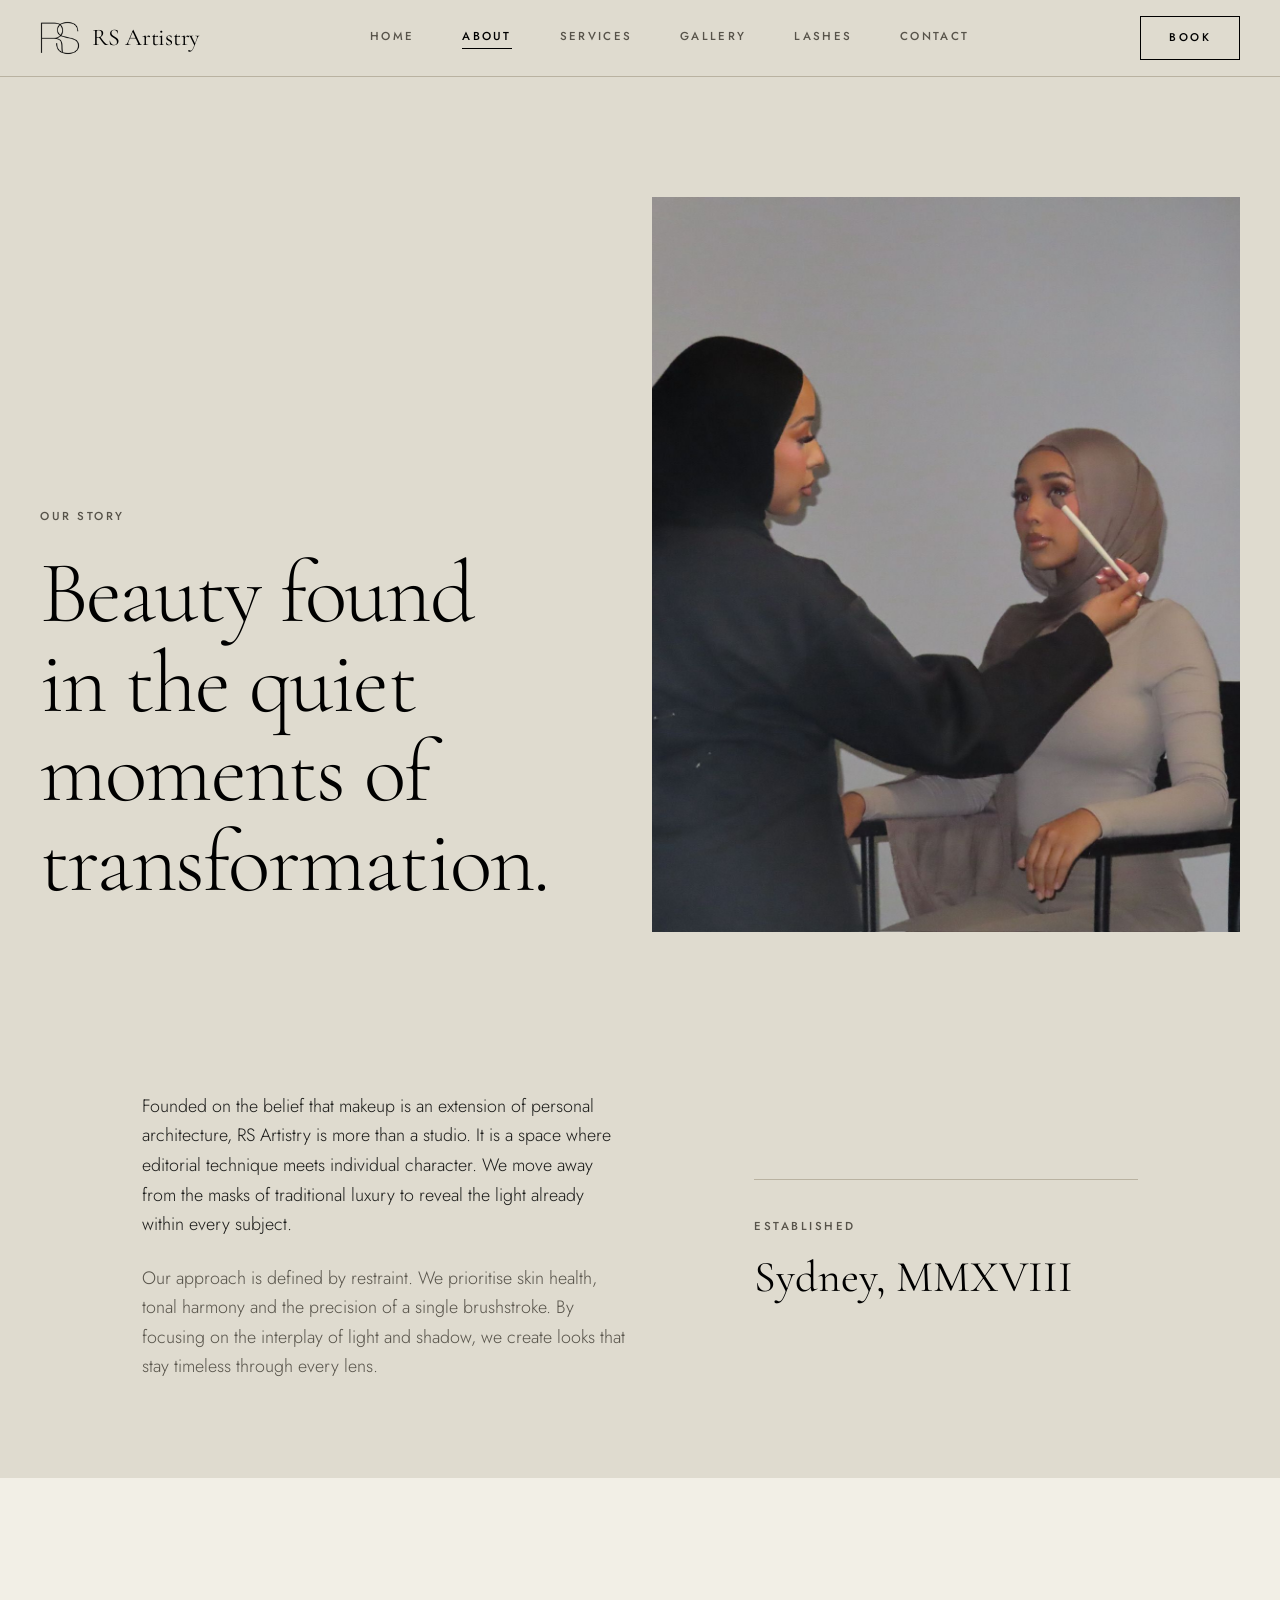
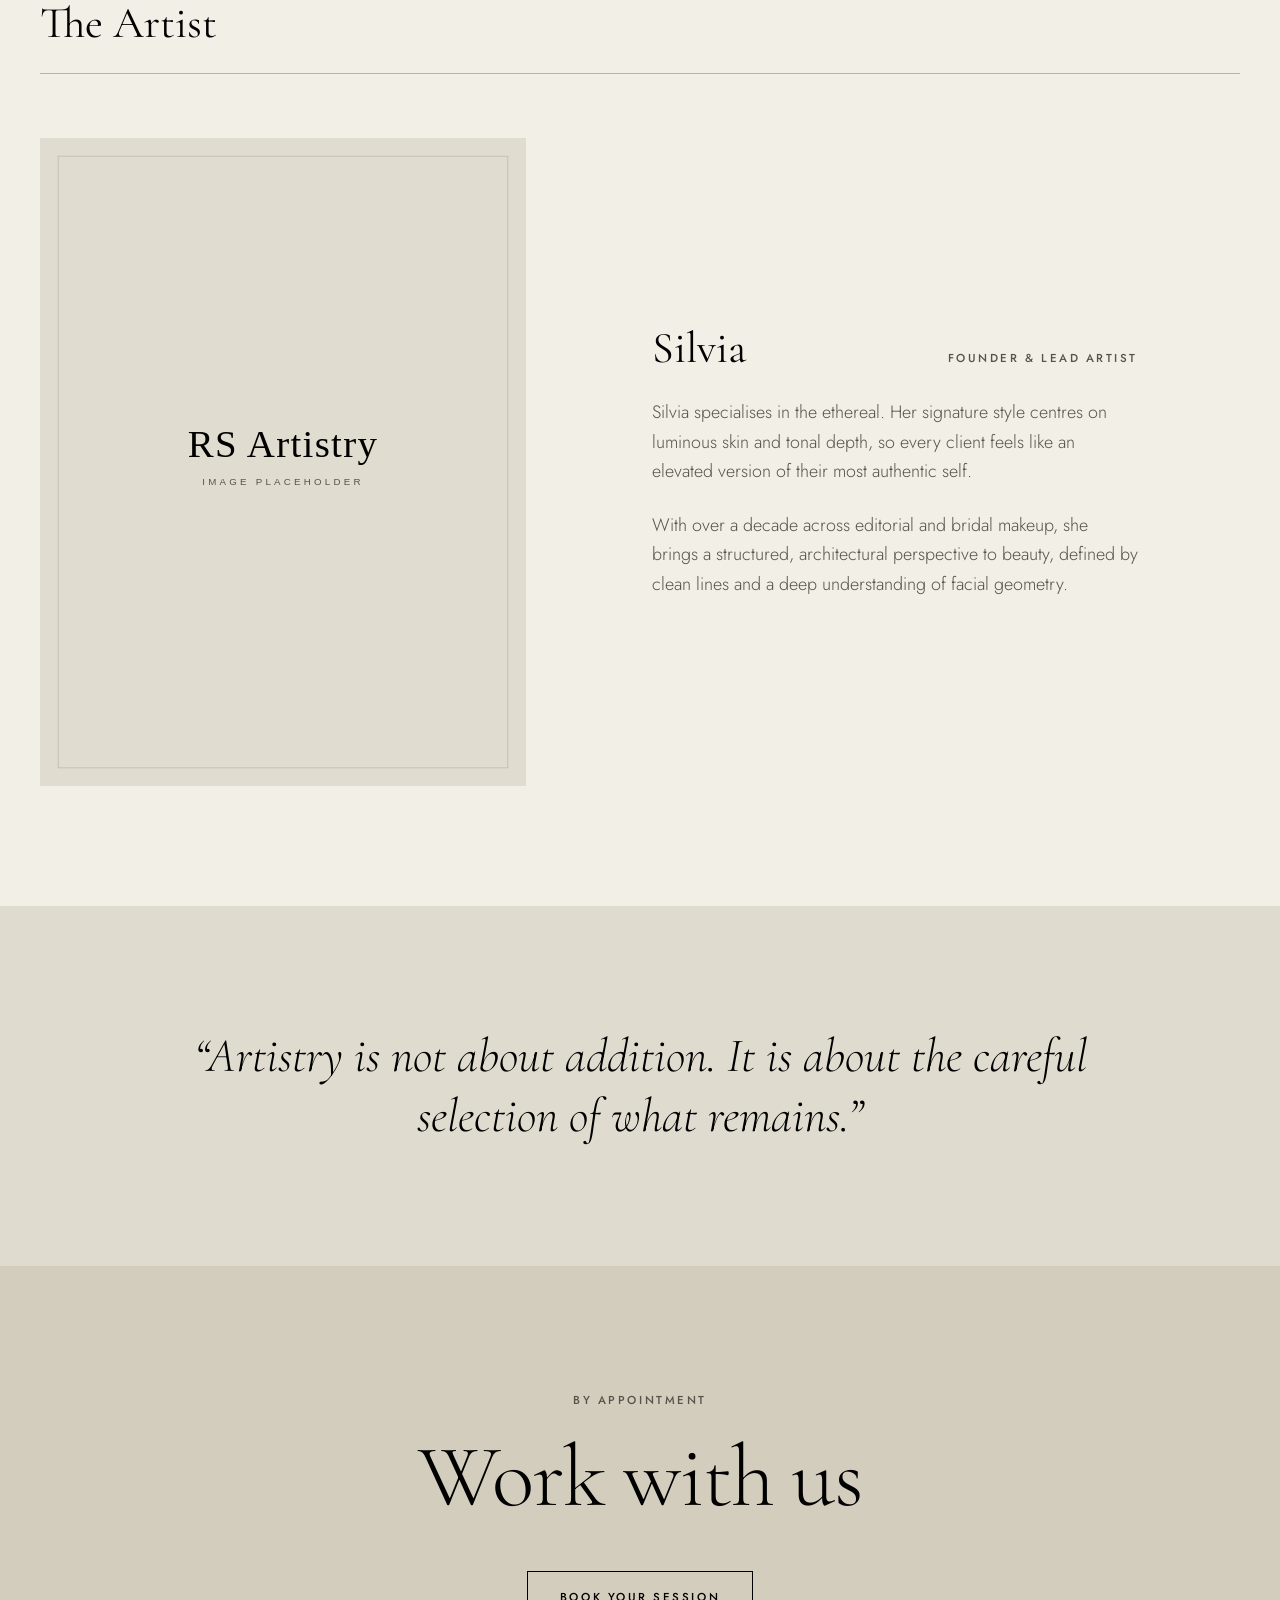
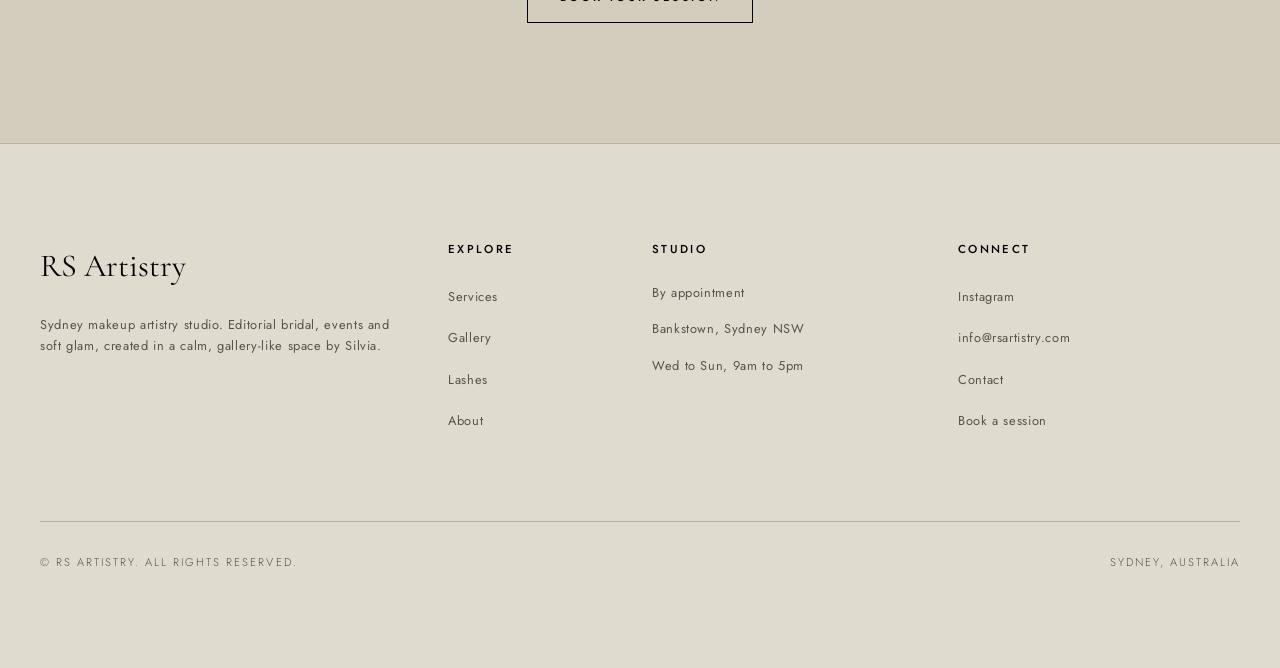
==== about.html @ 4718c88d "Initial commit: RS Artistry static site Sydney makeup artistry studio site (Home, About, Services, G" ====
<!DOCTYPE html>
<html lang="en">
<head>
<meta charset="utf-8">
<meta name="viewport" content="width=device-width, initial-scale=1.0">
<title>About | RS Artistry, Sydney Makeup Studio</title>
<meta name="description" content="Meet Silvia, the artist behind RS Artistry, a Sydney makeup studio built on warm minimalism, skin health and intentional, editorial artistry.">
<link rel="icon" type="image/png" href="favicon.png">
<link rel="apple-touch-icon" href="apple-touch-icon.png">
<link rel="preconnect" href="https://fonts.googleapis.com">
<link rel="preconnect" href="https://fonts.gstatic.com" crossorigin>
<link href="https://fonts.googleapis.com/css2?family=Cormorant+Garamond:ital,wght@0,300;0,400;0,500;1,300;1,400&family=Jost:wght@300;400;500&display=swap" rel="stylesheet">
<link rel="stylesheet" href="css/styles.css">
</head>
<body>

<!-- ============================ HEADER ============================ -->
<header class="site-header">
  <div class="site-header__inner">
    <a class="brand" href="index.html" aria-label="RS Artistry home"><img class="brand-mark" src="images/rs-logo.png" alt="" width="496" height="424"><span class="brand-word">RS Artistry</span></a>
    <nav class="nav" id="primary-nav" aria-label="Primary">
      <a class="nav-link" href="index.html">Home</a>
      <a class="nav-link is-active" href="about.html" aria-current="page">About</a>
      <a class="nav-link" href="services.html">Services</a>
      <a class="nav-link" href="gallery.html">Gallery</a>
      <a class="nav-link" href="lashes.html">Lashes</a>
      <a class="nav-link" href="contact.html">Contact</a>
    </nav>
    <div class="nav__actions">
      <a class="btn nav-book" href="book.html">Book</a>
      <button class="nav-toggle" aria-label="Toggle menu" aria-expanded="false" aria-controls="primary-nav">
        <span class="nav-toggle__bar"></span>
      </button>
    </div>
  </div>
</header>

<main>

  <!-- ===================== STORY INTRO ===================== -->
  <section class="page-hero">
    <div class="container grid12" style="align-items:end">
      <div class="col-5 reveal">
        <p class="eyebrow mb-3">Our story</p>
        <h1 class="display">Beauty found in the quiet moments of transformation.</h1>
      </div>
      <div class="col-6 start-7 reveal">
        <div class="frame ratio-4x5">
          <img src="images/team/silvia-studio.jpg" style="object-position:10% 40%" decoding="async" fetchpriority="high"
               alt="Silvia applying makeup to a client in the RS Artistry studio" width="2048" height="1536">
        </div>
      </div>
    </div>
  </section>

  <!-- ===================== LONG FORM INTRO ===================== -->
  <section class="section--tight">
    <div class="container grid12">
      <div class="col-5 start-2 reveal stack">
        <p class="lead">Founded on the belief that makeup is an extension of personal architecture, RS Artistry is more than a studio. It is a space where editorial technique meets individual character. We move away from the masks of traditional luxury to reveal the light already within every subject.</p>
        <p class="lead muted">Our approach is defined by restraint. We prioritise skin health, tonal harmony and the precision of a single brushstroke. By focusing on the interplay of light and shadow, we create looks that stay timeless through every lens.</p>
      </div>
      <div class="col-4 start-8 reveal" style="align-self:center">
        <hr class="hairline mb-4">
        <p class="eyebrow mb-2">Established</p>
        <p class="headline">Sydney, MMXVIII</p>
      </div>
    </div>
  </section>

  <!-- ===================== THE ARTIST ===================== -->
  <section class="section section--paper">
    <div class="container">
      <div class="reveal mb-6">
        <h2 class="headline" style="border-bottom:1px solid var(--hairline); padding-bottom:var(--space-3)">The Artist</h2>
      </div>
      <div class="grid12" style="align-items:center">
        <article class="col-5 reveal">
          <div class="frame ratio-3x4">
            <img src="images/placeholder-portrait-3x4.svg" data-img="team/silvia.jpg" loading="lazy" decoding="async"
                 alt="Portrait of Silvia, founder of RS Artistry">
          </div>
        </article>
        <div class="col-5 start-7 reveal stack">
          <div class="spread">
            <h3 class="headline">Silvia</h3>
            <span class="eyebrow">Founder &amp; Lead Artist</span>
          </div>
          <p class="lead muted">Silvia specialises in the ethereal. Her signature style centres on luminous skin and tonal depth, so every client feels like an elevated version of their most authentic self.</p>
          <p class="body-lg muted">With over a decade across editorial and bridal makeup, she brings a structured, architectural perspective to beauty, defined by clean lines and a deep understanding of facial geometry.</p>
        </div>
      </div>
    </div>
  </section>

  <!-- ===================== PHILOSOPHY QUOTE ===================== -->
  <section class="quote-band">
    <div class="container reveal">
      <blockquote>“Artistry is not about addition. It is about the careful selection of what remains.”</blockquote>
    </div>
  </section>

  <!-- ===================== CTA ===================== -->
  <section class="section section--sand text-center">
    <div class="container reveal">
      <p class="eyebrow mb-3">By appointment</p>
      <h2 class="display mb-5">Work with us</h2>
      <a class="btn" href="book.html">Book your session</a>
    </div>
  </section>

</main>

<!-- ============================ FOOTER ============================ -->
<footer class="site-footer">
  <div class="container grid12">
    <div class="col-4">
      <div class="footer-brand">RS Artistry</div>
      <p class="footer-meta maxw-xs">Sydney makeup artistry studio. Editorial bridal, events and soft glam, created in a calm, gallery-like space by Silvia.</p>
    </div>
    <div class="col-2 footer-col">
      <h4>Explore</h4>
      <ul>
        <li><a class="footer-link" href="services.html">Services</a></li>
        <li><a class="footer-link" href="gallery.html">Gallery</a></li>
        <li><a class="footer-link" href="lashes.html">Lashes</a></li>
        <li><a class="footer-link" href="about.html">About</a></li>
      </ul>
    </div>
    <div class="col-3 footer-col">
      <h4>Studio</h4>
      <ul>
        <li class="footer-meta">By appointment</li>
        <li class="footer-meta">Bankstown, Sydney NSW</li>
        <li class="footer-meta">Wed to Sun, 9am to 5pm</li>
      </ul>
    </div>
    <div class="col-3 footer-col">
      <h4>Connect</h4>
      <ul>
        <li><a class="footer-link" href="https://instagram.com/rsartistry" target="_blank" rel="noopener">Instagram</a></li>
        <li><a class="footer-link" href="mailto:info@rsartistry.com">info@rsartistry.com</a></li>
        <li><a class="footer-link" href="contact.html">Contact</a></li>
        <li><a class="footer-link" href="book.html">Book a session</a></li>
      </ul>
    </div>
    <div class="footer-bottom">
      <span>&copy; RS Artistry. All rights reserved.</span>
      <span>Sydney, Australia</span>
    </div>
  </div>
</footer>

<script src="js/main.js" defer></script>
</body>
</html>
---- css/styles.css ----
/* ==========================================================================
   RS Artistry - Editorial Studio
   Consolidated stylesheet
   --------------------------------------------------------------------------
   1.  Design tokens (:root)
   2.  Reset & base
   3.  Typography helpers
   4.  Layout (container, grid, sections)
   5.  Buttons & links
   6.  Header / navigation
   7.  Footer
   8.  Components (cards, products, forms, chips, hairlines)
   9.  Page modules (hero, gallery strip, masonry, lightbox, booking)
   10. Animations (reveal, hero zoom, marquee)
   11. Utilities
   12. Responsive refinements
   ========================================================================== */

/* ==========================================================================
   1. DESIGN TOKENS
   Strict greige + black brand palette. All hue comes from photography.
   ========================================================================== */
:root {
  /* Surfaces */
  --bg: #DFDBCF;            /* primary warm greige background */
  --bg-twin: #E0DCD0;       /* near twin, interchangeable */
  --paper: #F2EFE6;         /* lighter paper for alternating sections / cards */
  --sand: #D3CDBD;          /* deeper sand for alternating sections */

  /* Ink */
  --ink: #000000;           /* headings, logo, key lines - pure black */
  --body: #1A1A18;          /* body copy, softened very slightly */
  --muted: #57534A;         /* eyebrows, captions, secondary UI text */
  --hairline: #B9B2A1;      /* soft taupe rules and borders */

  /* On-dark (over photography / charcoal overlays) */
  --on-dark: #F5F2EA;
  --overlay: rgba(0, 0, 0, 0.28);

  /* Type families */
  --font-display: "Cormorant Garamond", Georgia, "Times New Roman", serif;
  --font-body: "Jost", "Helvetica Neue", Arial, sans-serif;

  /* Spacing scale (8px base) */
  --space-1: 8px;
  --space-2: 16px;
  --space-3: 24px;
  --space-4: 32px;
  --space-5: 48px;
  --space-6: 64px;
  --space-8: 96px;
  --section-gap: 120px;
  --margin-safe: 40px;
  --gutter: 24px;
  --maxw: 1440px;

  /* Motion */
  --ease-soft: cubic-bezier(0.22, 1, 0.36, 1);
}

/* ==========================================================================
   2. RESET & BASE
   ========================================================================== */
*,
*::before,
*::after { box-sizing: border-box; }

html {
  -webkit-text-size-adjust: 100%;
  scroll-behavior: smooth;
}

@media (prefers-reduced-motion: reduce) {
  html { scroll-behavior: auto; }
}

body {
  margin: 0;
  background-color: var(--bg);
  color: var(--body);
  font-family: var(--font-body);
  font-weight: 300;
  font-size: 16px;
  line-height: 1.6;
  -webkit-font-smoothing: antialiased;
  -moz-osx-font-smoothing: grayscale;
  overflow-x: hidden;
}

img {
  display: block;
  max-width: 100%;
  height: auto;
}

a { color: inherit; text-decoration: none; }

button {
  font-family: inherit;
  cursor: pointer;
  border: none;
  background: none;
  color: inherit;
}

h1, h2, h3, h4, h5, h6 {
  margin: 0;
  font-family: var(--font-display);
  font-weight: 300;
  color: var(--ink);
}

p { margin: 0; }

ul { margin: 0; padding: 0; list-style: none; }

:focus-visible {
  outline: 2px solid var(--ink);
  outline-offset: 3px;
}

/* ==========================================================================
   3. TYPOGRAPHY HELPERS
   ========================================================================== */
.display {
  font-family: var(--font-display);
  font-weight: 300;
  font-size: clamp(3rem, 7vw, 5.5rem);
  line-height: 1.02;
  letter-spacing: -0.02em;
  color: var(--ink);
}

.headline {
  font-family: var(--font-display);
  font-weight: 400;
  font-size: clamp(2rem, 4vw, 2.75rem);
  line-height: 1.15;
  color: var(--ink);
}

.subhead {
  font-family: var(--font-display);
  font-weight: 400;
  font-size: clamp(1.4rem, 2.2vw, 1.65rem);
  line-height: 1.2;
  color: var(--ink);
}

.eyebrow {
  display: inline-block;
  font-family: var(--font-body);
  font-weight: 500;
  font-size: 0.72rem;
  letter-spacing: 0.22em;
  text-transform: uppercase;
  color: var(--muted);
}

.lead {
  font-size: clamp(1.05rem, 1.4vw, 1.15rem);
  font-weight: 300;
  line-height: 1.65;
  color: var(--body);
}

.body-lg { font-size: 1.125rem; font-weight: 300; line-height: 1.65; }

.muted { color: var(--muted); }

.italic-quote {
  font-family: var(--font-display);
  font-style: italic;
  font-weight: 300;
  line-height: 1.3;
  color: var(--ink);
}

/* ==========================================================================
   4. LAYOUT
   ========================================================================== */
.container {
  width: 100%;
  max-width: var(--maxw);
  margin-inline: auto;
  padding-inline: var(--margin-safe);
}

.section { padding-block: var(--section-gap); }
.section--tight { padding-block: var(--space-8); }
.section--paper { background-color: var(--paper); }
.section--sand { background-color: var(--sand); }

/* Mobile first: single column. Becomes a 12 column grid at >= 768px. */
.grid12 {
  display: grid;
  grid-template-columns: 1fr;
  gap: var(--space-5);
}

/* Column placement helpers (desktop) */
@media (min-width: 768px) {
  .grid12 {
    grid-template-columns: repeat(12, 1fr);
    gap: var(--gutter);
  }
  .col-2 { grid-column: auto / span 2; }
  .col-3 { grid-column: auto / span 3; }
  .col-4 { grid-column: auto / span 4; }
  .col-5 { grid-column: auto / span 5; }
  .col-6 { grid-column: auto / span 6; }
  .col-7 { grid-column: auto / span 7; }
  .col-8 { grid-column: auto / span 8; }
  .col-10 { grid-column: auto / span 10; }
  .col-12 { grid-column: 1 / -1; }
  .start-2 { grid-column-start: 2; }
  .start-7 { grid-column-start: 7; }
  .start-8 { grid-column-start: 8; }
}

.stack > * + * { margin-top: var(--space-3); }
.stack-sm > * + * { margin-top: var(--space-2); }
.stack-lg > * + * { margin-top: var(--space-5); }

.hairline {
  height: 1px;
  width: 100%;
  background-color: var(--hairline);
  border: 0;
}

/* ==========================================================================
   5. BUTTONS & TEXT LINKS
   Sharp corners, understated. No fill on hover for outline variant.
   ========================================================================== */
.btn {
  display: inline-flex;
  align-items: center;
  justify-content: center;
  gap: var(--space-1);
  font-family: var(--font-body);
  font-weight: 500;
  font-size: 0.72rem;
  letter-spacing: 0.22em;
  text-transform: uppercase;
  padding: 16px 32px;
  border: 1px solid var(--ink);
  background: transparent;
  color: var(--ink);
  border-radius: 0;
  transition: opacity 0.35s ease, background-color 0.45s ease, color 0.45s ease, transform 0.2s ease;
}
.btn:hover { opacity: 0.7; }
.btn:active { transform: scale(0.97); }

.btn--solid {
  background-color: var(--ink);
  color: var(--on-dark);
}
.btn--solid:hover {
  opacity: 1;
  background-color: transparent;
  color: var(--ink);
}

.btn--on-dark {
  border-color: var(--on-dark);
  color: var(--on-dark);
}
.btn--on-dark:hover {
  opacity: 1;
  background-color: var(--on-dark);
  color: var(--ink);
}

.btn--block { width: 100%; }

.btn[disabled],
.btn.is-disabled {
  cursor: not-allowed;
  opacity: 0.45;
  border-style: dashed;
}
.btn[disabled]:hover,
.btn.is-disabled:hover { opacity: 0.45; }

/* Understated underline text link */
.link-line {
  display: inline-flex;
  align-items: center;
  gap: var(--space-1);
  font-family: var(--font-body);
  font-weight: 500;
  font-size: 0.72rem;
  letter-spacing: 0.22em;
  text-transform: uppercase;
  color: var(--ink);
  padding-bottom: 4px;
  border-bottom: 1px solid var(--hairline);
  transition: border-color 0.35s ease;
}
.link-line:hover { border-bottom-color: var(--ink); }
.link-line .arrow { transition: transform 0.35s ease; }
.link-line:hover .arrow { transform: translateX(4px); }

/* ==========================================================================
   6. HEADER / NAVIGATION
   ========================================================================== */
.site-header {
  position: sticky;
  top: 0;
  z-index: 60;
  width: 100%;
  background-color: var(--bg);
  border-bottom: 1px solid var(--hairline);
}

.site-header__inner {
  display: flex;
  align-items: center;
  justify-content: space-between;
  max-width: var(--maxw);
  margin-inline: auto;
  padding: var(--space-2) var(--margin-safe);
}

.brand {
  display: inline-flex;
  align-items: center;
  gap: 12px;
  color: var(--ink);
  line-height: 1;
}
.brand-mark {
  height: 34px;
  width: auto;
  display: block;
}
.brand-word {
  font-family: var(--font-display);
  font-weight: 400;
  font-size: 1.5rem;
  letter-spacing: -0.01em;
  color: var(--ink);
}
@media (max-width: 600px) {
  /* On phones, show the mark alone so Book + menu stay in view */
  .brand-mark { height: 32px; }
  .brand-word { display: none; }
}

.nav {
  display: flex;
  align-items: center;
  gap: var(--space-5);
}

.nav-link {
  font-family: var(--font-body);
  font-weight: 500;
  font-size: 0.72rem;
  letter-spacing: 0.2em;
  text-transform: uppercase;
  color: var(--muted);
  padding-bottom: 2px;
  border-bottom: 1px solid transparent;
  transition: color 0.3s ease, border-color 0.3s ease;
}
.nav-link:hover { color: var(--ink); }
.nav-link.is-active {
  color: var(--ink);
  border-bottom-color: var(--ink);
}

.nav__actions {
  display: flex;
  align-items: center;
  gap: var(--space-3);
}

.nav-book {
  padding: 12px 28px;
  font-size: 0.7rem;
}

/* Mobile menu toggle */
.nav-toggle {
  display: none;
  width: 40px;
  height: 40px;
  align-items: center;
  justify-content: center;
}
.nav-toggle__bar {
  position: relative;
  display: block;
  width: 22px;
  height: 1px;
  background-color: var(--ink);
}
.nav-toggle__bar::before,
.nav-toggle__bar::after {
  content: "";
  position: absolute;
  left: 0;
  width: 22px;
  height: 1px;
  background-color: var(--ink);
  transition: transform 0.3s ease;
}
.nav-toggle__bar::before { top: -7px; }
.nav-toggle__bar::after { top: 7px; }

@media (max-width: 900px) {
  .nav { display: none; }
  .nav-toggle { display: inline-flex; }

  .nav.is-open {
    display: flex;
    flex-direction: column;
    align-items: flex-start;
    gap: var(--space-4);
    position: absolute;
    top: 100%;
    left: 0;
    right: 0;
    background-color: var(--bg);
    border-bottom: 1px solid var(--hairline);
    padding: var(--space-5) var(--margin-safe);
  }
  .nav.is-open .nav-link { font-size: 0.85rem; }
}

/* ==========================================================================
   7. FOOTER
   ========================================================================== */
.site-footer {
  border-top: 1px solid var(--hairline);
  background-color: var(--bg);
  padding-block: var(--space-8);
}

.footer-brand {
  font-family: var(--font-display);
  font-weight: 400;
  font-size: 2rem;
  color: var(--ink);
  margin-bottom: var(--space-3);
}

.footer-col h4 {
  font-family: var(--font-body);
  font-weight: 500;
  font-size: 0.72rem;
  letter-spacing: 0.2em;
  text-transform: uppercase;
  color: var(--ink);
  margin-bottom: var(--space-3);
}

.footer-col li + li { margin-top: var(--space-2); }

.footer-link,
.footer-meta {
  font-family: var(--font-body);
  font-weight: 400;
  font-size: 0.8rem;
  letter-spacing: 0.05em;
  color: var(--muted);
  transition: color 0.3s ease;
}
a.footer-link:hover { color: var(--ink); }

.footer-bottom {
  grid-column: 1 / -1;
  margin-top: var(--space-6);
  padding-top: var(--space-4);
  border-top: 1px solid var(--hairline);
  display: flex;
  flex-wrap: wrap;
  gap: var(--space-2);
  justify-content: space-between;
}
.footer-bottom span {
  font-family: var(--font-body);
  font-size: 0.7rem;
  letter-spacing: 0.18em;
  text-transform: uppercase;
  color: var(--muted);
}

/* ==========================================================================
   8. COMPONENTS
   ========================================================================== */

/* --- Image frame (intrinsic ratio + cover) --- */
.frame {
  position: relative;
  overflow: hidden;
  background-color: var(--sand);
}
.frame img {
  width: 100%;
  height: 100%;
  object-fit: cover;
}
.ratio-4x5 { aspect-ratio: 4 / 5; }
.ratio-3x4 { aspect-ratio: 3 / 4; }
.ratio-3x2 { aspect-ratio: 3 / 2; }
.ratio-1x1 { aspect-ratio: 1 / 1; }
.ratio-21x9 { aspect-ratio: 21 / 9; }

/* --- Service / feature card --- */
.feature-card { display: block; }
.feature-card .frame img {
  transition: transform 0.9s var(--ease-soft);
}
.feature-card:hover .frame img { transform: scale(1.05); }
.feature-card h3 { margin: var(--space-3) 0 var(--space-1); }
.feature-card p { color: var(--muted); margin-bottom: var(--space-2); }

/* Staggered offset for editorial rhythm (desktop) */
@media (min-width: 768px) {
  .offset-down { margin-top: var(--space-8); }
}

/* --- Product card (Shopify-ready shell) --- */
.product-grid {
  display: grid;
  grid-template-columns: repeat(auto-fill, minmax(280px, 1fr));
  gap: var(--space-5) var(--gutter);
}

.product-card {
  display: flex;
  flex-direction: column;
  background-color: var(--paper);
  border: 1px solid var(--hairline);
}
.product-card__media {
  position: relative;
  aspect-ratio: 1 / 1;
  overflow: hidden;
  background-color: var(--paper);
}
.product-card__media img {
  position: absolute;
  inset: 0;
  width: 100%;
  height: 100%;
  object-fit: cover;
  transition: opacity 0.6s var(--ease-soft);
}
/* Hover swap: product image cross-fades to the look (model) image */
.product-card__media-hover { opacity: 0; }
.product-card:hover .product-card__media-hover { opacity: 1; }
.product-card:hover .product-card__media-primary { opacity: 0; }

.product-card__badge {
  position: absolute;
  z-index: 2;
  top: var(--space-2);
  left: var(--space-2);
  font-family: var(--font-body);
  font-weight: 500;
  font-size: 0.62rem;
  letter-spacing: 0.18em;
  text-transform: uppercase;
  color: var(--ink);
  background-color: var(--bg);
  padding: 6px 12px;
  border: 1px solid var(--hairline);
}

.product-card__body {
  display: flex;
  flex-direction: column;
  flex: 1;
  padding: var(--space-4);
}
.product-card__name {
  font-family: var(--font-display);
  font-weight: 400;
  font-size: 1.4rem;
  color: var(--ink);
  margin-bottom: var(--space-1);
}
.product-card__desc {
  font-size: 0.9rem;
  color: var(--muted);
  margin-bottom: var(--space-3);
  flex: 1;
}
.product-card__row {
  display: flex;
  align-items: center;
  justify-content: space-between;
  gap: var(--space-2);
  margin-bottom: var(--space-3);
}
.product-card__price {
  font-family: var(--font-display);
  font-size: 1.5rem;
  color: var(--ink);
}
.product-card__note {
  font-family: var(--font-body);
  font-size: 0.66rem;
  letter-spacing: 0.16em;
  text-transform: uppercase;
  color: var(--muted);
}

/* --- Forms --- */
.field { position: relative; }
.field label {
  display: block;
  font-family: var(--font-body);
  font-weight: 500;
  font-size: 0.72rem;
  letter-spacing: 0.16em;
  text-transform: uppercase;
  color: var(--muted);
  margin-bottom: var(--space-1);
  transition: color 0.3s ease;
}
.field input,
.field select,
.field textarea {
  width: 100%;
  background: transparent;
  border: 0;
  border-bottom: 1px solid var(--hairline);
  padding: 10px 0;
  font-family: var(--font-body);
  font-size: 1rem;
  font-weight: 300;
  color: var(--ink);
  border-radius: 0;
}
.field textarea { resize: vertical; }
.field input::placeholder,
.field textarea::placeholder { color: var(--muted); opacity: 0.6; }
.field input:focus,
.field select:focus,
.field textarea:focus {
  outline: none;
  border-bottom-color: var(--ink);
}
.field.is-focused label { color: var(--ink); }
.field select { appearance: none; background-image: none; }

/* --- Filter chips --- */
.filters {
  display: flex;
  flex-wrap: wrap;
  align-items: center;
  justify-content: center;
  gap: var(--space-2);
}
.chip {
  font-family: var(--font-body);
  font-weight: 500;
  font-size: 0.72rem;
  letter-spacing: 0.2em;
  text-transform: uppercase;
  color: var(--muted);
  padding: 8px 14px;
  border-bottom: 1px solid transparent;
  transition: color 0.3s ease, border-color 0.3s ease;
}
.chip:hover { color: var(--ink); }
.chip.is-active {
  color: var(--ink);
  border-bottom-color: var(--ink);
}
.chip-sep { color: var(--hairline); }

/* ==========================================================================
   9. PAGE MODULES
   ========================================================================== */

/* --- Hero (full bleed with image + overlay) --- */
.hero {
  position: relative;
  min-height: min(92vh, 880px);
  display: flex;
  align-items: center;
  justify-content: center;
  overflow: hidden;
  text-align: center;
}
.hero__media { position: absolute; inset: 0; z-index: 0; }
.hero__media img {
  width: 100%;
  height: 100%;
  object-fit: cover;
  animation: heroZoom 24s var(--ease-soft) infinite alternate;
}
.hero__media::after {
  content: "";
  position: absolute;
  inset: 0;
  background-color: var(--overlay);
}
.hero__inner {
  position: relative;
  z-index: 1;
  color: var(--on-dark);
  width: 100%;
  max-width: 760px;
  margin-inline: auto;
  padding-inline: var(--margin-safe);
}
.hero__title {
  font-family: var(--font-display);
  font-weight: 300;
  font-size: clamp(3.25rem, 11vw, 8rem);
  line-height: 0.95;
  letter-spacing: -0.02em;
  color: var(--on-dark);
  margin-bottom: var(--space-3);
}
.hero__eyebrow { color: var(--on-dark); opacity: 0.85; }
.hero__tagline {
  font-family: var(--font-body);
  font-weight: 300;
  font-size: 0.85rem;
  letter-spacing: 0.28em;
  text-transform: uppercase;
  opacity: 0.85;
  margin-bottom: var(--space-5);
}

/* --- Page hero (text only, on greige) --- */
.page-hero { padding-block: var(--section-gap) var(--space-6); }
.page-hero .display { margin-bottom: var(--space-3); }

/* --- Gallery teaser strip (auto-scroll marquee) --- */
.strip { overflow: hidden; }
.strip__track {
  display: flex;
  width: max-content;
  animation: marquee 40s linear infinite;
  will-change: transform;            /* keep on its own GPU layer for smooth scroll */
  transform: translateZ(0);
}
/* Pause on hover only where a real pointer exists, so touch taps don't freeze it */
@media (hover: hover) {
  .strip:hover .strip__track { animation-play-state: paused; }
}
.strip__track:focus-within { animation-play-state: paused; }
.strip__item {
  height: 380px;
  width: auto;
  flex: 0 0 auto;
  margin-right: var(--space-2);      /* trailing space on every item = seamless loop */
}
.strip__item img {
  height: 100%;
  width: auto;
  object-fit: cover;
}
/* Smaller screens have a shorter track, so speed the loop up a lot */
@media (max-width: 768px) {
  .strip__track { animation-duration: 12s; }
}
@media (max-width: 600px) {
  .strip__item { height: 260px; }
}

/* --- Gallery editorial masthead --- */
.gallery-masthead__meta {
  display: flex;
  justify-content: space-between;
  align-items: baseline;
  gap: var(--space-3);
  margin-bottom: var(--space-3);
}
.gallery-masthead .hairline { margin: 0; }
.gallery-masthead__main {
  display: flex;
  flex-wrap: wrap;
  align-items: flex-end;
  justify-content: space-between;
  gap: var(--space-2) var(--space-5);
  margin-block: var(--space-5) var(--space-4);
}
.gallery-masthead__main .display { margin: 0; }
.gallery-masthead__count {
  font-family: var(--font-body);
  font-weight: 500;
  font-size: 0.72rem;
  letter-spacing: 0.2em;
  text-transform: uppercase;
  color: var(--muted);
  white-space: nowrap;
  padding-bottom: 0.6rem;
}

/* --- Gallery closing pull quote --- */
.gallery-quote {
  margin: 0;
  max-width: 46rem;
  margin-inline: auto;
  text-align: center;
  padding-block: var(--space-8);
  border-top: 1px solid var(--hairline);
  border-bottom: 1px solid var(--hairline);
}
.gallery-quote blockquote {
  margin: 0;
  font-family: var(--font-display);
  font-style: italic;
  font-weight: 300;
  font-size: clamp(1.6rem, 3.6vw, 2.5rem);
  line-height: 1.3;
  color: var(--ink);
}
.gallery-quote figcaption {
  margin-top: var(--space-4);
  font-family: var(--font-body);
  font-weight: 500;
  font-size: 0.7rem;
  letter-spacing: 0.22em;
  text-transform: uppercase;
  color: var(--muted);
}

/* --- Gallery grid (uniform tiles) --- */
.masonry {
  display: grid;
  grid-template-columns: 1fr;
  gap: var(--gutter);
}
@media (min-width: 600px) { .masonry { grid-template-columns: repeat(2, 1fr); } }
@media (min-width: 1024px) { .masonry { grid-template-columns: repeat(3, 1fr); } }

.masonry__item { margin: 0; }
.masonry__item[hidden] { display: none; }

.gallery-card {
  position: relative;
  overflow: hidden;
  background-color: var(--sand);
  cursor: zoom-in;
  aspect-ratio: 4 / 5;
  transition: transform 0.6s var(--ease-soft);
}
.gallery-card img {
  width: 100%;
  height: 100%;
  display: block;
  object-fit: cover;
  object-position: center 30%;
  filter: grayscale(0.08);
  transition: filter 0.7s ease;
}
@media (min-width: 1024px) {
  .gallery-card:hover { transform: translateY(-8px); }
  .gallery-card:hover img { filter: grayscale(0); }
}
.gallery-card__caption {
  position: absolute;
  inset-inline: 0;
  bottom: 0;
  padding: var(--space-3);
  background: linear-gradient(to top, rgba(0, 0, 0, 0.55), transparent);
  transform: translateY(101%);
  transition: transform 0.45s var(--ease-soft);
}
@media (min-width: 1024px) {
  .gallery-card:hover .gallery-card__caption { transform: translateY(0); }
}
.gallery-card__cat {
  font-family: var(--font-body);
  font-weight: 500;
  font-size: 0.66rem;
  letter-spacing: 0.2em;
  text-transform: uppercase;
  color: #fff;
}
.gallery-card__title {
  font-family: var(--font-display);
  font-style: italic;
  font-size: 1.05rem;
  color: rgba(255, 255, 255, 0.85);
  margin-top: 2px;
}

/* ==========================================================================
   GALLERY MONOGRAPH (editorial portfolio layout)
   ========================================================================== */

/* Margin marker (rotated, desktop only) */
.margin-marker {
  position: fixed;
  left: 16px;
  top: 50%;
  transform: rotate(-90deg);
  transform-origin: left center;
  z-index: 40;
  font-family: var(--font-body);
  font-weight: 500;
  font-size: 0.6rem;
  letter-spacing: 0.5em;
  text-transform: uppercase;
  color: var(--hairline);
  pointer-events: none;
}
@media (max-width: 1100px) { .margin-marker { display: none; } }

/* Full-bleed hero */
.mono-hero {
  position: relative;
  height: min(92vh, 860px);
  width: 100%;
  overflow: hidden;
  display: flex;
  align-items: center;
  justify-content: center;
  text-align: center;
}
.mono-hero__media { position: absolute; inset: 0; z-index: 0; }
.mono-hero__media img { width: 100%; height: 100%; object-fit: cover; }
.mono-hero__media::after {
  content: "";
  position: absolute;
  inset: 0;
  background-color: rgba(0, 0, 0, 0.18);
}
.mono-hero__inner {
  position: relative;
  z-index: 1;
  color: var(--on-dark);
  padding-inline: var(--margin-safe);
}
.mono-hero__eyebrow {
  display: block;
  font-family: var(--font-body);
  font-weight: 500;
  font-size: 0.72rem;
  letter-spacing: 0.4em;
  text-transform: uppercase;
  margin-bottom: var(--space-3);
  opacity: 0.9;
}
.mono-hero__title {
  font-family: var(--font-display);
  font-style: italic;
  font-weight: 300;
  font-size: clamp(3.25rem, 9vw, 5.5rem);
  line-height: 1;
  color: var(--on-dark);
  margin-bottom: var(--space-4);
}
.mono-hero__rule {
  display: inline-block;
  padding-top: var(--space-3);
  border-top: 1px solid rgba(245, 242, 234, 0.5);
  font-family: var(--font-body);
  font-weight: 500;
  font-size: 0.7rem;
  letter-spacing: 0.22em;
  text-transform: uppercase;
}

/* Series sections */
.series { padding-block: var(--section-gap); }
.series__intro { margin-bottom: var(--space-8); max-width: 42rem; }
.series__intro--spread {
  max-width: none;
  display: flex;
  flex-wrap: wrap;
  align-items: flex-end;
  justify-content: space-between;
  gap: var(--space-4);
}
.series__intro--spread > .series__lead-wrap { max-width: 36rem; }
.series__num {
  display: block;
  font-family: var(--font-body);
  font-weight: 500;
  font-size: 0.72rem;
  letter-spacing: 0.22em;
  text-transform: uppercase;
  color: var(--muted);
  margin-bottom: var(--space-2);
}
.series__title { margin-bottom: var(--space-3); }
.series__lead { color: var(--muted); max-width: 38rem; }
.series__count {
  font-family: var(--font-body);
  font-weight: 500;
  font-size: 0.72rem;
  letter-spacing: 0.22em;
  text-transform: uppercase;
  color: var(--muted);
  white-space: nowrap;
  padding-bottom: 0.4rem;
}

/* Plate (image + caption + hover lift) */
.plate {
  display: block;
  cursor: zoom-in;
  background: none;
  border: 0;
  padding: 0;
  width: 100%;
  text-align: left;
}
.plate__frame {
  overflow: hidden;
  background-color: var(--sand);
}
.plate__frame img {
  display: block;
  width: 100%;
  height: 100%;
  object-fit: cover;
  transition: transform 0.6s var(--ease-soft);
}
.plate--4x5 .plate__frame { aspect-ratio: 4 / 5; }
.plate--3x4 .plate__frame { aspect-ratio: 3 / 4; }
.plate--1x1 .plate__frame { aspect-ratio: 1 / 1; }
.plate--16x9 .plate__frame { aspect-ratio: 16 / 9; }
@media (min-width: 1024px) {
  .plate:hover .plate__frame img { transform: translateY(-8px) scale(1.02); }
}
.plate__caption {
  display: flex;
  justify-content: space-between;
  align-items: baseline;
  gap: var(--space-2);
  margin-top: var(--space-2);
}
.plate__label {
  font-family: var(--font-body);
  font-weight: 500;
  font-size: 0.66rem;
  letter-spacing: 0.18em;
  text-transform: uppercase;
  color: var(--ink);
}
.plate__title {
  font-family: var(--font-display);
  font-style: italic;
  font-size: 1rem;
  color: var(--muted);
}
/* Caption that reveals on hover (desktop) */
@media (min-width: 1024px) {
  .plate__caption--reveal { opacity: 0; transition: opacity 0.4s ease; }
  .plate:hover .plate__caption--reveal { opacity: 1; }
}

/* Feature spread: large image + side note */
.spread-feature {
  display: flex;
  flex-direction: column;
  align-items: flex-end;
  gap: var(--gutter);
}
@media (min-width: 768px) {
  .spread-feature { flex-direction: row; }
  .spread-feature__main { width: 66%; }
  .spread-feature__aside { width: 34%; padding-bottom: var(--space-6); }
}
.spread-note {
  border-top: 1px solid var(--hairline);
  padding-top: var(--space-3);
}
.spread-note__label {
  display: block;
  font-family: var(--font-body);
  font-weight: 500;
  font-size: 0.72rem;
  letter-spacing: 0.22em;
  text-transform: uppercase;
  color: var(--ink);
  margin-bottom: var(--space-2);
}
.spread-note p { color: var(--muted); font-size: 0.95rem; }

/* Offset pair */
.spread-pair {
  display: grid;
  grid-template-columns: 1fr;
  gap: var(--space-6) var(--gutter);
}
@media (min-width: 768px) {
  .spread-pair { grid-template-columns: repeat(12, 1fr); }
  .spread-pair__a { grid-column: 2 / span 5; }
  .spread-pair__b { grid-column: 8 / span 4; margin-top: var(--space-8); }
}

/* Tonal composite: tall left + two stacked squares */
.composite {
  display: grid;
  grid-template-columns: 1fr;
  gap: var(--gutter);
}
@media (min-width: 768px) {
  .composite { grid-template-columns: 7fr 5fr; align-items: stretch; }
}
.composite__main .plate__frame { aspect-ratio: 4 / 5; }
@media (min-width: 768px) {
  .composite__main { display: flex; }
  .composite__main .plate { display: flex; }
  .composite__main .plate__frame { aspect-ratio: auto; height: 100%; width: 100%; }
}
.composite__side { display: flex; flex-direction: column; gap: var(--gutter); }

/* Full-bleed breakout */
.breakout {
  position: relative;
  width: 100vw;
  left: 50%;
  margin-left: -50vw;
  margin-block: var(--section-gap);
  overflow: hidden;
}
.breakout img {
  display: block;
  width: 100%;
  height: clamp(360px, 60vh, 716px);
  object-fit: cover;
}
.breakout__note {
  position: absolute;
  bottom: var(--space-5);
  right: var(--margin-safe);
  max-width: 22rem;
  background-color: rgba(223, 219, 207, 0.82);
  backdrop-filter: blur(6px);
  padding: var(--space-4);
}
.breakout__note span {
  display: block;
  font-family: var(--font-body);
  font-weight: 500;
  font-size: 0.72rem;
  letter-spacing: 0.22em;
  text-transform: uppercase;
  color: var(--ink);
  margin-bottom: var(--space-2);
}
.breakout__note p { font-family: var(--font-display); font-style: italic; color: var(--ink); }
@media (max-width: 767px) { .breakout__note { display: none; } }

/* Soft glam asymmetric */
.spread-glam {
  display: flex;
  flex-wrap: wrap;
  gap: var(--gutter);
}
.spread-glam__a { width: 100%; }
.spread-glam__b { width: 100%; }
.spread-glam__c { width: 100%; margin-top: var(--space-5); }
@media (min-width: 768px) {
  .spread-glam__a { width: calc(40% - 12px); }
  .spread-glam__b { width: calc(60% - 12px); }
  .spread-glam__c { width: 50%; margin-inline: auto; margin-top: var(--space-5); }
}

/* Interlude pull-quote (paper section) */
.interlude {
  padding-block: var(--section-gap);
  background-color: var(--paper);
}
.interlude__inner {
  max-width: 56rem;
  margin-inline: auto;
  padding-inline: var(--margin-safe);
  text-align: center;
}
.interlude blockquote {
  margin: 0;
  padding-block: var(--space-6);
  border-top: 1px solid var(--hairline);
  border-bottom: 1px solid var(--hairline);
  font-family: var(--font-display);
  font-style: italic;
  font-weight: 300;
  font-size: clamp(1.6rem, 3.6vw, 2.5rem);
  line-height: 1.3;
  color: var(--ink);
}

/* Closing CTA */
.mono-cta {
  padding-block: var(--section-gap);
  border-top: 1px solid var(--hairline);
  text-align: center;
}

/* --- Lightbox --- */
.lightbox {
  position: fixed;
  inset: 0;
  z-index: 100;
  display: none;
  align-items: center;
  justify-content: center;
  flex-direction: column;
  padding: var(--space-5);
  background-color: rgba(8, 8, 6, 0.95);
  opacity: 0;
  transition: opacity 0.4s ease;
}
.lightbox.is-open { display: flex; opacity: 1; }
.lightbox__img {
  max-width: 92vw;
  max-height: 78vh;
  object-fit: contain;
}
.lightbox__caption {
  margin-top: var(--space-4);
  text-align: center;
  color: var(--on-dark);
}
.lightbox__caption-title {
  font-family: var(--font-display);
  font-style: italic;
  font-size: 1.4rem;
  margin-bottom: var(--space-1);
}
.lightbox__caption-cat {
  font-family: var(--font-body);
  font-size: 0.72rem;
  letter-spacing: 0.2em;
  text-transform: uppercase;
  opacity: 0.6;
}
.lightbox__btn {
  position: absolute;
  color: var(--on-dark);
  width: 56px;
  height: 56px;
  display: flex;
  align-items: center;
  justify-content: center;
  font-size: 1.5rem;
  line-height: 1;
  transition: opacity 0.3s ease;
}
.lightbox__btn:hover { opacity: 0.55; }
.lightbox__close { top: var(--space-4); right: var(--space-4); font-size: 2rem; }
.lightbox__prev { left: var(--space-2); top: 50%; transform: translateY(-50%); }
.lightbox__next { right: var(--space-2); top: 50%; transform: translateY(-50%); }
@media (min-width: 768px) {
  .lightbox__prev { left: var(--space-5); }
  .lightbox__next { right: var(--space-5); }
}

/* --- Booking embed placeholder --- */
.booking-embed {
  max-width: 920px;
  margin-inline: auto;
  border: 1px dashed var(--hairline);
  background-color: var(--paper);
  min-height: 540px;
  display: flex;
  flex-direction: column;
  align-items: center;
  justify-content: center;
  text-align: center;
  padding: var(--space-6) var(--space-4);
}
/* When the real Acuity iframe is dropped in, it sits flush and the
   placeholder copy is removed. The container needs no restyling. */
.booking-embed iframe { width: 100%; border: 0; display: block; }
.booking-embed__mark {
  font-family: var(--font-body);
  font-weight: 500;
  font-size: 0.7rem;
  letter-spacing: 0.2em;
  text-transform: uppercase;
  color: var(--muted);
  margin-bottom: var(--space-3);
}

/* --- Quote band --- */
.quote-band {
  text-align: center;
  padding-block: var(--section-gap);
}
.quote-band blockquote {
  margin: 0 auto;
  max-width: 60rem;
  font-family: var(--font-display);
  font-style: italic;
  font-weight: 300;
  font-size: clamp(1.75rem, 4vw, 3rem);
  line-height: 1.25;
  color: var(--ink);
}

/* --- Testimonials --- */
.testimonial {
  text-align: center;
  max-width: 60rem;
  margin-inline: auto;
}
.testimonial__quote {
  font-family: var(--font-display);
  font-style: italic;
  font-weight: 300;
  font-size: clamp(1.5rem, 3vw, 2.25rem);
  line-height: 1.35;
  color: var(--ink);
  margin-bottom: var(--space-4);
  transition: opacity 0.6s ease, transform 0.6s ease;
}
.testimonial__cite {
  font-family: var(--font-body);
  font-weight: 500;
  font-size: 0.72rem;
  letter-spacing: 0.2em;
  text-transform: uppercase;
  color: var(--muted);
  font-style: normal;
}

/* --- CTA band over image --- */
.cta-band {
  position: relative;
  min-height: 520px;
  display: flex;
  align-items: center;
  justify-content: center;
  text-align: center;
  overflow: hidden;
}
.cta-band__media { position: absolute; inset: 0; z-index: 0; }
.cta-band__media img { width: 100%; height: 100%; object-fit: cover; }
.cta-band__media::after {
  content: "";
  position: absolute;
  inset: 0;
  background-color: rgba(0, 0, 0, 0.4);
}
.cta-band__inner {
  position: relative;
  z-index: 1;
  color: var(--on-dark);
  padding-inline: var(--margin-safe);
}
.cta-band__title {
  font-family: var(--font-display);
  font-weight: 300;
  color: var(--on-dark);
  font-size: clamp(2rem, 5vw, 3rem);
  margin-bottom: var(--space-5);
}

/* --- Map placeholder --- */
.map-frame {
  position: relative;
  aspect-ratio: 21 / 9;
  overflow: hidden;
  background-color: var(--sand);
}
.map-frame img {
  width: 100%; height: 100%; object-fit: cover;
  filter: grayscale(1);
  transition: filter 0.7s ease;
  opacity: 0.7;
}
.map-frame:hover img { filter: grayscale(0); }
.map-pin {
  position: absolute;
  inset: 0;
  display: flex;
  align-items: center;
  justify-content: center;
  pointer-events: none;
}
.map-pin__chip {
  background-color: rgba(223, 219, 207, 0.85);
  backdrop-filter: blur(4px);
  border: 1px solid var(--hairline);
  padding: var(--space-3) var(--space-4);
  text-align: center;
}

/* ==========================================================================
   10. ANIMATIONS
   ========================================================================== */
@keyframes heroZoom {
  from { transform: scale(1); }
  to   { transform: scale(1.08); }
}

@keyframes marquee {
  from { transform: translateX(0); }
  to   { transform: translateX(-50%); }
}

@keyframes fadeUp {
  from { opacity: 0; transform: translateY(20px); }
  to   { opacity: 1; transform: translateY(0); }
}

/* Scroll reveal */
.reveal {
  opacity: 0;
  transform: translateY(24px);
  transition: opacity 1s var(--ease-soft), transform 1s var(--ease-soft);
}
.reveal.is-visible { opacity: 1; transform: translateY(0); }

@media (prefers-reduced-motion: reduce) {
  .hero__media img { animation: none; }
  .strip__track { animation: none; }
  .reveal { opacity: 1; transform: none; transition: none; }
}

/* ==========================================================================
   11. UTILITIES
   ========================================================================== */
.text-center { text-align: center; }
.mx-auto { margin-inline: auto; }
.maxw-xs { max-width: 22rem; }
.maxw-sm { max-width: 30rem; }
.maxw-md { max-width: 38rem; }
.maxw-lg { max-width: 46rem; }
.mt-1 { margin-top: var(--space-1); }
.mt-2 { margin-top: var(--space-2); }
.mt-3 { margin-top: var(--space-3); }
.mt-4 { margin-top: var(--space-4); }
.mt-5 { margin-top: var(--space-5); }
.mt-6 { margin-top: var(--space-6); }
.mb-2 { margin-bottom: var(--space-2); }
.mb-3 { margin-bottom: var(--space-3); }
.mb-4 { margin-bottom: var(--space-4); }
.mb-5 { margin-bottom: var(--space-5); }
.mb-6 { margin-bottom: var(--space-6); }
.grayscale { filter: grayscale(1); }
.visually-hidden {
  position: absolute;
  width: 1px; height: 1px;
  padding: 0; margin: -1px;
  overflow: hidden;
  clip: rect(0, 0, 0, 0);
  white-space: nowrap; border: 0;
}
.price-row {
  display: flex;
  align-items: center;
  justify-content: space-between;
  padding-bottom: var(--space-1);
  border-bottom: 1px solid var(--hairline);
}
.price-row span { font-size: 0.95rem; }

/* Service menu list (used on the Services page) */
.service-list { width: 100%; }
.service-row {
  display: flex;
  align-items: baseline;
  justify-content: space-between;
  gap: var(--space-3);
  padding-block: var(--space-3);
  border-bottom: 1px solid var(--hairline);
}
.service-row:first-child { padding-top: 0; }
.service-row__name {
  font-family: var(--font-display);
  font-weight: 400;
  font-size: 1.3rem;
  line-height: 1.2;
  color: var(--ink);
}
.service-row__meta {
  display: block;
  margin-top: 4px;
  font-family: var(--font-body);
  font-weight: 400;
  font-size: 0.78rem;
  letter-spacing: 0.04em;
  color: var(--muted);
}
.service-row__price {
  font-family: var(--font-display);
  font-weight: 400;
  font-size: 1.3rem;
  color: var(--ink);
  white-space: nowrap;
}

.spread {
  display: flex;
  align-items: baseline;
  justify-content: space-between;
  gap: var(--space-2);
}

/* ==========================================================================
   12. RESPONSIVE REFINEMENTS
   ========================================================================== */
@media (max-width: 767px) {
  :root { --margin-safe: 20px; --section-gap: 80px; }
  .offset-down { margin-top: 0; }

  /* Hero: keep the wordmark and tagline inside the viewport */
  .hero { min-height: min(86vh, 720px); }
  .hero__title { font-size: clamp(3rem, 15vw, 4.25rem); }
  .hero__tagline { letter-spacing: 0.16em; font-size: 0.72rem; }
  .hero__eyebrow { font-size: 0.65rem; letter-spacing: 0.18em; }

  /* Footer stacks vertically */
  .footer-bottom {
    margin-top: var(--space-5);
    flex-direction: column;
    gap: var(--space-1);
  }

  /* Section CTAs and bands give a touch more breathing room */
  .cta-band { min-height: 420px; }
  .quote-band blockquote { font-size: clamp(1.6rem, 7vw, 2rem); }
}

@media (max-width: 480px) {
  .btn { padding: 14px 22px; width: 100%; }
  .nav__actions .btn { width: auto; }
  .product-grid { grid-template-columns: 1fr; }
}
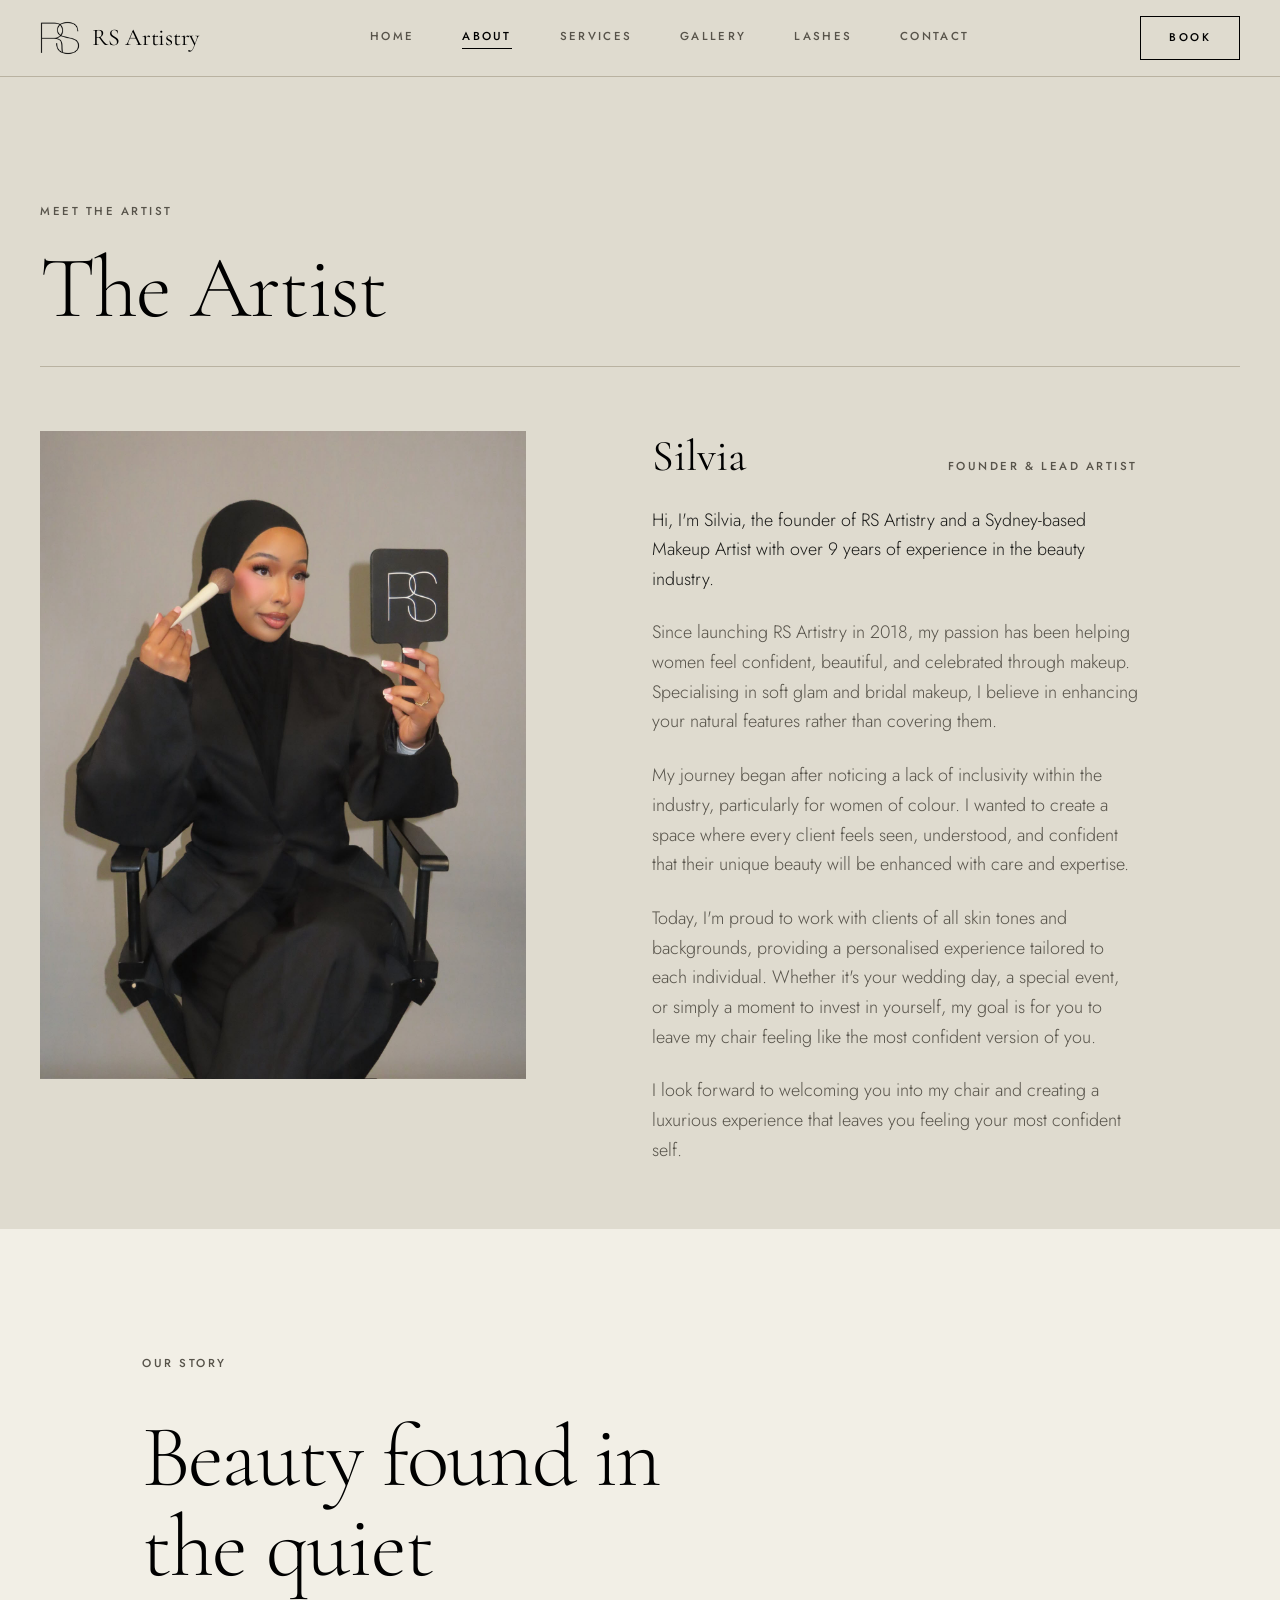
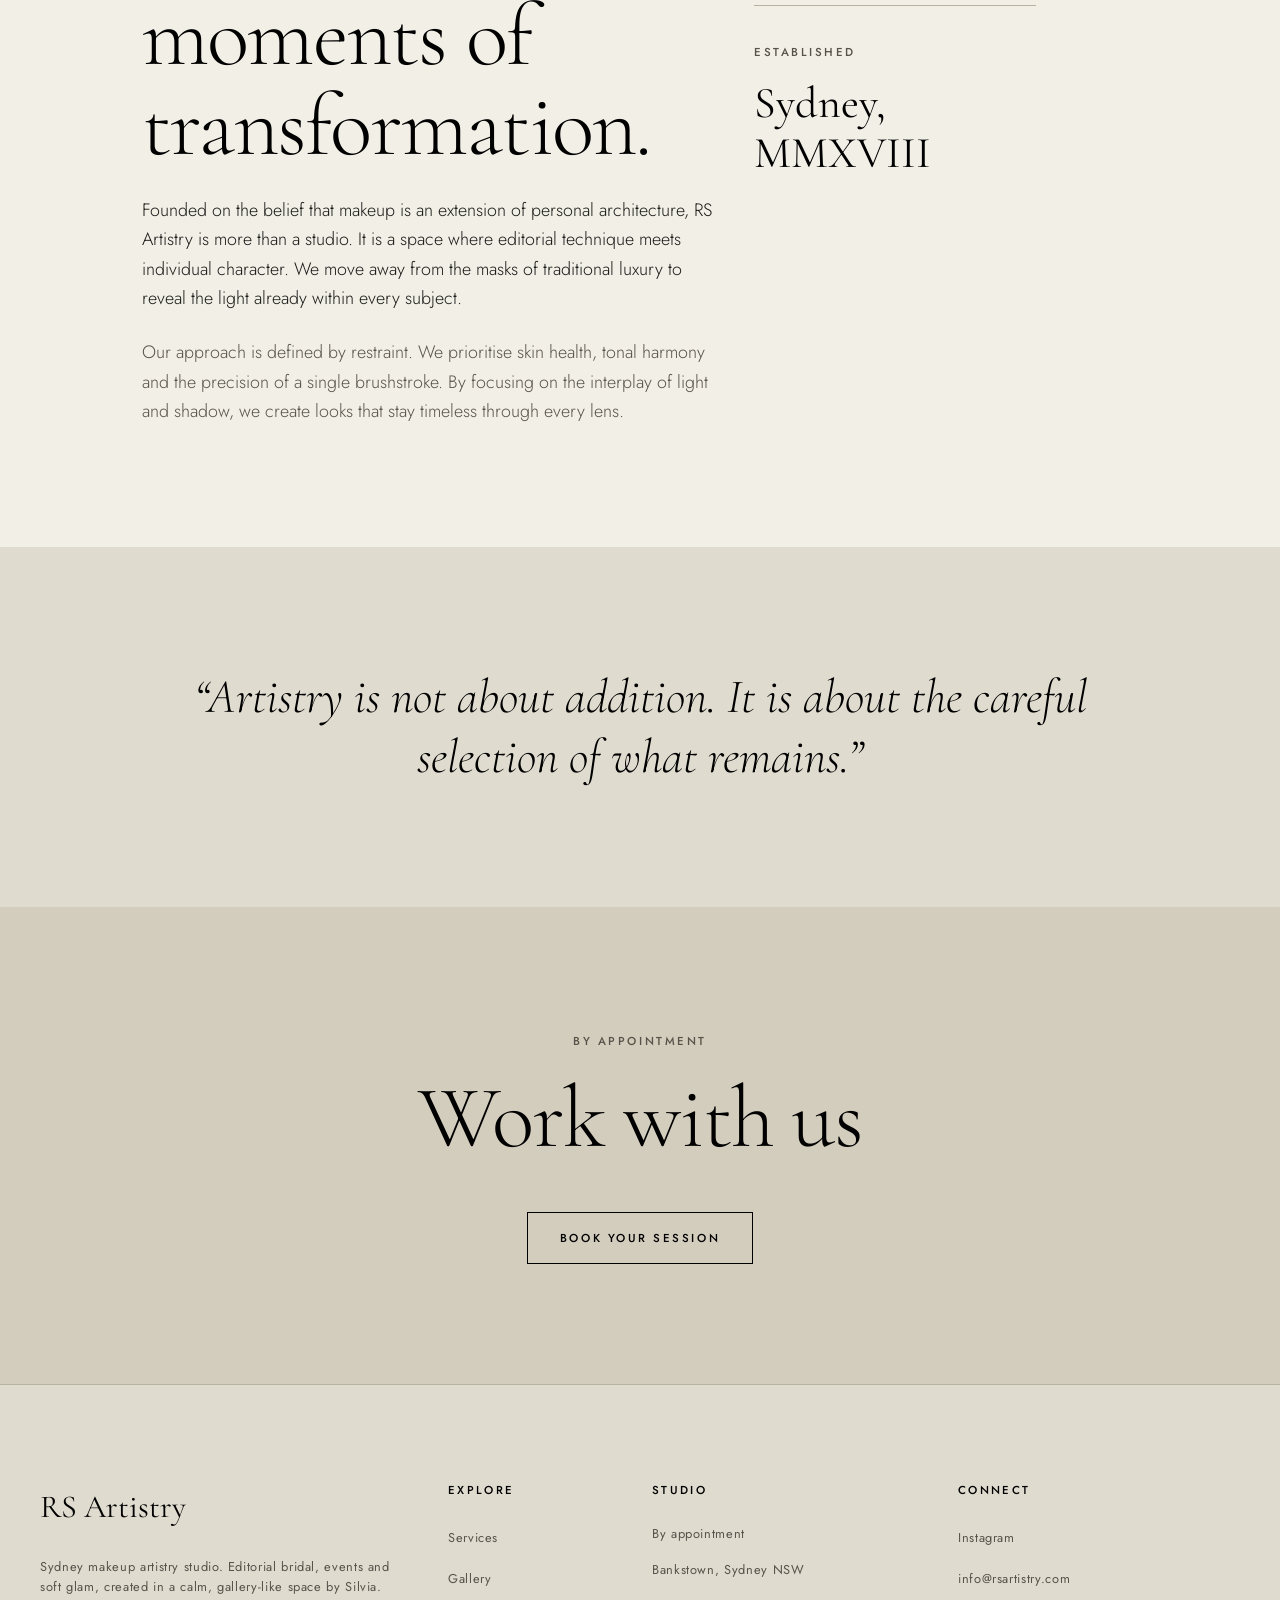
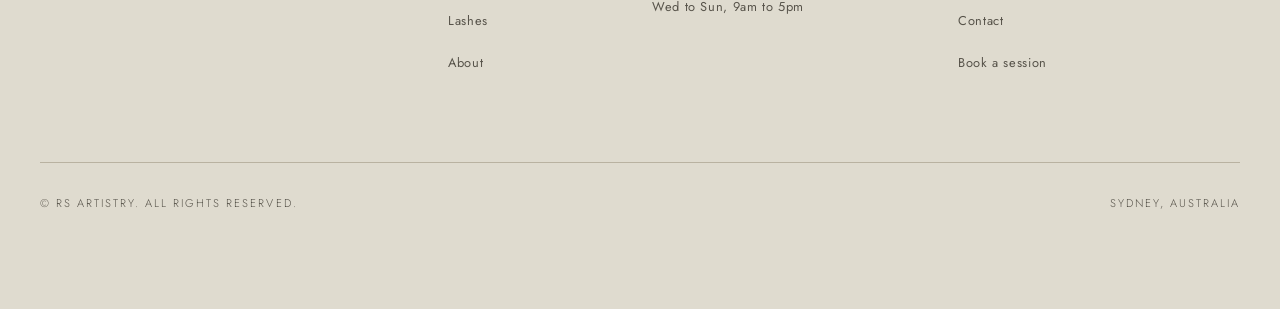
==== commit 935bc56a: "Add Shopify shop, hero slideshow, booking, and content updates - Wire Shopify Buy Buttons for RS01-R" ====
--- a/about.html
+++ b/about.html
@@ -37,58 +37,48 @@
 
 <main>
 
-  <!-- ===================== STORY INTRO ===================== -->
+  <!-- ===================== THE ARTIST ===================== -->
   <section class="page-hero">
-    <div class="container grid12" style="align-items:end">
-      <div class="col-5 reveal">
-        <p class="eyebrow mb-3">Our story</p>
-        <h1 class="display">Beauty found in the quiet moments of transformation.</h1>
+    <div class="container">
+      <div class="reveal mb-6">
+        <p class="eyebrow mb-3">Meet the artist</p>
+        <h1 class="display" style="border-bottom:1px solid var(--hairline); padding-bottom:var(--space-4)">The Artist</h1>
       </div>
-      <div class="col-6 start-7 reveal">
-        <div class="frame ratio-4x5">
-          <img src="images/team/silvia-studio.jpg" style="object-position:10% 40%" decoding="async" fetchpriority="high"
-               alt="Silvia applying makeup to a client in the RS Artistry studio" width="2048" height="1536">
+      <div class="grid12" style="align-items:start">
+        <article class="col-5 reveal">
+          <div class="frame ratio-3x4">
+            <img src="images/team/silvia.jpg" decoding="async" fetchpriority="high"
+                 alt="Portrait of Silvia, founder of RS Artistry, holding an RS Artistry hand mirror" width="1536" height="2048">
+          </div>
+        </article>
+        <div class="col-5 start-7 reveal stack">
+          <div class="spread">
+            <h2 class="headline">Silvia</h2>
+            <span class="eyebrow">Founder &amp; Lead Artist</span>
+          </div>
+          <p class="lead">Hi, I'm Silvia, the founder of RS Artistry and a Sydney-based Makeup Artist with over 9 years of experience in the beauty industry.</p>
+          <p class="body-lg muted">Since launching RS Artistry in 2018, my passion has been helping women feel confident, beautiful, and celebrated through makeup. Specialising in soft glam and bridal makeup, I believe in enhancing your natural features rather than covering them.</p>
+          <p class="body-lg muted">My journey began after noticing a lack of inclusivity within the industry, particularly for women of colour. I wanted to create a space where every client feels seen, understood, and confident that their unique beauty will be enhanced with care and expertise.</p>
+          <p class="body-lg muted">Today, I'm proud to work with clients of all skin tones and backgrounds, providing a personalised experience tailored to each individual. Whether it's your wedding day, a special event, or simply a moment to invest in yourself, my goal is for you to leave my chair feeling like the most confident version of you.</p>
+          <p class="body-lg muted">I look forward to welcoming you into my chair and creating a luxurious experience that leaves you feeling your most confident self.</p>
         </div>
       </div>
     </div>
   </section>
 
-  <!-- ===================== LONG FORM INTRO ===================== -->
-  <section class="section--tight">
+  <!-- ===================== OUR STORY ===================== -->
+  <section class="section section--paper">
     <div class="container grid12">
-      <div class="col-5 start-2 reveal stack">
+      <div class="col-6 start-2 reveal stack">
+        <p class="eyebrow mb-2">Our story</p>
+        <h2 class="display mb-3">Beauty found in the quiet moments of transformation.</h2>
         <p class="lead">Founded on the belief that makeup is an extension of personal architecture, RS Artistry is more than a studio. It is a space where editorial technique meets individual character. We move away from the masks of traditional luxury to reveal the light already within every subject.</p>
         <p class="lead muted">Our approach is defined by restraint. We prioritise skin health, tonal harmony and the precision of a single brushstroke. By focusing on the interplay of light and shadow, we create looks that stay timeless through every lens.</p>
       </div>
-      <div class="col-4 start-8 reveal" style="align-self:center">
+      <div class="col-3 start-9 reveal" style="align-self:center">
         <hr class="hairline mb-4">
         <p class="eyebrow mb-2">Established</p>
         <p class="headline">Sydney, MMXVIII</p>
-      </div>
-    </div>
-  </section>
-
-  <!-- ===================== THE ARTIST ===================== -->
-  <section class="section section--paper">
-    <div class="container">
-      <div class="reveal mb-6">
-        <h2 class="headline" style="border-bottom:1px solid var(--hairline); padding-bottom:var(--space-3)">The Artist</h2>
-      </div>
-      <div class="grid12" style="align-items:center">
-        <article class="col-5 reveal">
-          <div class="frame ratio-3x4">
-            <img src="images/placeholder-portrait-3x4.svg" data-img="team/silvia.jpg" loading="lazy" decoding="async"
-                 alt="Portrait of Silvia, founder of RS Artistry">
-          </div>
-        </article>
-        <div class="col-5 start-7 reveal stack">
-          <div class="spread">
-            <h3 class="headline">Silvia</h3>
-            <span class="eyebrow">Founder &amp; Lead Artist</span>
-          </div>
-          <p class="lead muted">Silvia specialises in the ethereal. Her signature style centres on luminous skin and tonal depth, so every client feels like an elevated version of their most authentic self.</p>
-          <p class="body-lg muted">With over a decade across editorial and bridal makeup, she brings a structured, architectural perspective to beauty, defined by clean lines and a deep understanding of facial geometry.</p>
-        </div>
       </div>
     </div>
   </section>
--- a/css/styles.css
+++ b/css/styles.css
@@ -610,6 +610,35 @@
   text-transform: uppercase;
   color: var(--muted);
 }
+/* Shopify Buy Button wrapper — sits below the description, full card width.
+   The button is forced to match the site's outline .btn--block style
+   (Shopify injects its own runtime styles, so !important is required). */
+.product-card__buy { margin-top: var(--space-1); }
+.product-card__buy .shopify-buy-frame,
+.product-card__buy .shopify-buy__product { width: 100%; max-width: 100%; }
+.product-card__buy .shopify-buy__btn-wrapper { margin: 0; }
+.product-card__buy .shopify-buy__btn {
+  display: inline-flex !important;
+  align-items: center !important;
+  justify-content: center !important;
+  width: 100% !important;
+  font-family: var(--font-body) !important;
+  font-weight: 500 !important;
+  font-size: 0.72rem !important;
+  letter-spacing: 0.22em !important;
+  text-transform: uppercase !important;
+  padding: 16px 32px !important;
+  border: 1px solid var(--ink) !important;
+  border-radius: 0 !important;
+  background-color: transparent !important;
+  color: var(--ink) !important;
+  transition: opacity 0.35s ease !important;
+}
+.product-card__buy .shopify-buy__btn:hover {
+  background-color: transparent !important;
+  color: var(--ink) !important;
+  opacity: 0.7 !important;
+}
 
 /* --- Forms --- */
 .field { position: relative; }
@@ -691,11 +720,21 @@
   text-align: center;
 }
 .hero__media { position: absolute; inset: 0; z-index: 0; }
-.hero__media img {
+.hero__slides { position: absolute; inset: 0; }
+.hero__slide {
+  position: absolute;
+  inset: 0;
   width: 100%;
   height: 100%;
   object-fit: cover;
-  animation: heroZoom 24s var(--ease-soft) infinite alternate;
+  object-position: center 20%;
+  opacity: 0;
+  transition: opacity 1.4s var(--ease-soft);
+  will-change: opacity;
+}
+.hero__slide.is-active {
+  opacity: 1;
+  animation: heroZoom 9s var(--ease-soft) both;
 }
 .hero__media::after {
   content: "";
@@ -703,6 +742,30 @@
   inset: 0;
   background-color: var(--overlay);
 }
+.hero__dots {
+  position: absolute;
+  z-index: 2;
+  left: 50%;
+  bottom: var(--space-5);
+  transform: translateX(-50%);
+  display: flex;
+  gap: var(--space-2);
+  align-items: center;
+}
+.hero__dot {
+  appearance: none;
+  border: 0;
+  padding: 0;
+  cursor: pointer;
+  width: 28px;
+  height: 2px;
+  background-color: var(--on-dark);
+  opacity: 0.35;
+  transition: opacity 0.5s var(--ease-soft), width 0.5s var(--ease-soft);
+}
+.hero__dot:hover { opacity: 0.7; }
+.hero__dot.is-active { opacity: 1; width: 44px; }
+.hero__dot:focus-visible { outline: 2px solid var(--on-dark); outline-offset: 4px; }
 .hero__inner {
   position: relative;
   z-index: 1;
@@ -721,7 +784,28 @@
   color: var(--on-dark);
   margin-bottom: var(--space-3);
 }
-.hero__eyebrow { color: var(--on-dark); opacity: 0.85; }
+.hero__title--logo {
+  line-height: 0;
+  margin-bottom: var(--space-4);
+}
+.hero__title--logo img {
+  display: block;
+  width: clamp(180px, 30vw, 320px);
+  height: auto;
+  margin-inline: auto;
+  opacity: 0.92;
+}
+.hero__eyebrow {
+  color: var(--on-dark);
+  opacity: 0.9;
+  font-family: var(--font-display);
+  font-weight: 400;
+  font-style: italic;
+  font-size: clamp(1.15rem, 3.4vw, 1.65rem);
+  line-height: 1.2;
+  letter-spacing: 0.02em;
+  text-transform: none;
+}
 .hero__tagline {
   font-family: var(--font-body);
   font-weight: 300;
@@ -1049,8 +1133,9 @@
   font-size: 1rem;
   color: var(--muted);
 }
-/* Caption that reveals on hover (desktop) */
-@media (min-width: 1024px) {
+/* Caption that reveals on hover — only on true pointer devices.
+   Touch devices (no hover) always show the caption. */
+@media (hover: hover) and (min-width: 1024px) {
   .plate__caption--reveal { opacity: 0; transition: opacity 0.4s ease; }
   .plate:hover .plate__caption--reveal { opacity: 1; }
 }
@@ -1195,6 +1280,58 @@
   text-align: center;
 }
 
+/* --- Instagram feed --- */
+.ig-feed { padding-block: var(--section-gap); }
+.ig-feed__head { text-align: center; margin-bottom: var(--space-6); }
+.ig-feed__handle {
+  display: inline-block;
+  margin-top: var(--space-2);
+  font-family: var(--font-body);
+  font-weight: 400;
+  letter-spacing: 0.08em;
+  color: var(--muted);
+  border-bottom: 1px solid var(--hairline);
+  padding-bottom: 2px;
+  transition: color 0.4s var(--ease-soft), border-color 0.4s var(--ease-soft);
+}
+.ig-feed__handle:hover { color: var(--ink); border-color: var(--ink); }
+.ig-grid {
+  display: grid;
+  grid-template-columns: repeat(3, 1fr);
+  gap: var(--space-2);
+}
+.ig-tile {
+  position: relative;
+  display: block;
+  aspect-ratio: 1 / 1;
+  overflow: hidden;
+  background-color: var(--sand);
+}
+.ig-tile img {
+  width: 100%;
+  height: 100%;
+  object-fit: cover;
+  transition: transform 0.7s var(--ease-soft);
+}
+.ig-tile:hover img { transform: scale(1.05); }
+.ig-tile__icon {
+  position: absolute;
+  inset: 0;
+  display: flex;
+  align-items: center;
+  justify-content: center;
+  background-color: rgba(8, 8, 6, 0.32);
+  opacity: 0;
+  transition: opacity 0.4s var(--ease-soft);
+}
+.ig-tile:hover .ig-tile__icon,
+.ig-tile:focus-visible .ig-tile__icon { opacity: 1; }
+.ig-tile__icon svg { width: 30px; height: 30px; fill: var(--on-dark); }
+.ig-feed__cta { text-align: center; margin-top: var(--space-6); }
+@media (max-width: 600px) {
+  .ig-grid { grid-template-columns: repeat(2, 1fr); }
+}
+
 /* --- Lightbox --- */
 .lightbox {
   position: fixed;
@@ -1214,6 +1351,19 @@
   max-width: 92vw;
   max-height: 78vh;
   object-fit: contain;
+  transition: opacity 0.3s ease;
+}
+.lightbox__img.is-loading { opacity: 0; }
+.lightbox__counter {
+  position: absolute;
+  top: var(--space-4);
+  left: var(--space-4);
+  font-family: var(--font-body);
+  font-weight: 500;
+  font-size: 0.72rem;
+  letter-spacing: 0.2em;
+  color: var(--on-dark);
+  opacity: 0.6;
 }
 .lightbox__caption {
   margin-top: var(--space-4);
@@ -1258,6 +1408,17 @@
 .booking-embed {
   max-width: 920px;
   margin-inline: auto;
+}
+/* The live Acuity iframe sits flush and fills the width; embed.js
+   auto-resizes the height to fit the scheduler content. */
+.booking-embed iframe {
+  width: 100%;
+  border: 0;
+  display: block;
+  min-height: 760px;
+}
+/* Placeholder variant (no live iframe): boxed, centered copy */
+.booking-embed--placeholder {
   border: 1px dashed var(--hairline);
   background-color: var(--paper);
   min-height: 540px;
@@ -1268,9 +1429,14 @@
   text-align: center;
   padding: var(--space-6) var(--space-4);
 }
-/* When the real Acuity iframe is dropped in, it sits flush and the
-   placeholder copy is removed. The container needs no restyling. */
-.booking-embed iframe { width: 100%; border: 0; display: block; }
+/* On small screens, give the scheduler more width and height so it
+   does not feel cramped (pull it closer to the screen edges). */
+@media (max-width: 600px) {
+  .booking-embed {
+    margin-inline: calc(10px - var(--margin-safe));
+  }
+  .booking-embed iframe { min-height: 920px; }
+}
 .booking-embed__mark {
   font-family: var(--font-body);
   font-weight: 500;
@@ -1321,6 +1487,38 @@
   text-transform: uppercase;
   color: var(--muted);
   font-style: normal;
+}
+
+/* Testimonial wall (masonry-style column flow) */
+.testimonial-wall {
+  columns: 2;
+  column-gap: var(--gutter);
+}
+.testimonial-card {
+  break-inside: avoid;
+  -webkit-column-break-inside: avoid;
+  margin: 0 0 var(--gutter);
+  padding: var(--space-5);
+  border: 1px solid var(--hairline);
+  background-color: var(--bg);
+}
+.testimonial-card__quote {
+  font-family: var(--font-body);
+  font-weight: 300;
+  font-size: 1rem;
+  line-height: 1.75;
+  color: var(--body);
+  margin: 0 0 var(--space-4);
+}
+.testimonial-card__name {
+  font-family: var(--font-display);
+  font-weight: 400;
+  font-size: 1.4rem;
+  line-height: 1;
+  color: var(--ink);
+}
+@media (max-width: 768px) {
+  .testimonial-wall { columns: 1; }
 }
 
 /* --- CTA band over image --- */
@@ -1362,13 +1560,16 @@
   overflow: hidden;
   background-color: var(--sand);
 }
-.map-frame img {
+.map-frame img,
+.map-frame iframe {
   width: 100%; height: 100%; object-fit: cover;
+  border: 0; display: block;
   filter: grayscale(1);
   transition: filter 0.7s ease;
-  opacity: 0.7;
-}
-.map-frame:hover img { filter: grayscale(0); }
+}
+.map-frame img { opacity: 0.7; }
+.map-frame:hover img,
+.map-frame:hover iframe { filter: grayscale(0); }
 .map-pin {
   position: absolute;
   inset: 0;
@@ -1412,7 +1613,7 @@
 .reveal.is-visible { opacity: 1; transform: translateY(0); }
 
 @media (prefers-reduced-motion: reduce) {
-  .hero__media img { animation: none; }
+  .hero__slide { animation: none; transition: opacity 0.6s linear; }
   .strip__track { animation: none; }
   .reveal { opacity: 1; transform: none; transition: none; }
 }
@@ -1482,6 +1683,22 @@
   letter-spacing: 0.04em;
   color: var(--muted);
 }
+.service-row__link {
+  color: inherit;
+  text-decoration: underline;
+  text-decoration-thickness: 1px;
+  text-underline-offset: 4px;
+  text-decoration-color: var(--hairline);
+  transition: text-decoration-color 0.35s ease;
+}
+.service-row__link .arrow {
+  display: inline-block;
+  margin-left: 6px;
+  font-size: 0.85em;
+  transition: transform 0.35s ease;
+}
+.service-row__link:hover { text-decoration-color: var(--ink); }
+.service-row__link:hover .arrow { transform: translateX(4px); }
 .service-row__price {
   font-family: var(--font-display);
   font-weight: 400;
@@ -1489,6 +1706,60 @@
   color: var(--ink);
   white-space: nowrap;
 }
+
+/* --- Booking policies accordion --- */
+.policy {
+  border-top: 1px solid var(--hairline);
+}
+.policies .policy:last-child { border-bottom: 1px solid var(--hairline); }
+.policy > summary {
+  list-style: none;
+  cursor: pointer;
+  display: flex;
+  align-items: center;
+  justify-content: space-between;
+  gap: var(--space-4);
+  padding-block: var(--space-4);
+  font-family: var(--font-display);
+  font-weight: 400;
+  font-size: clamp(1.2rem, 2.6vw, 1.5rem);
+  line-height: 1.25;
+  color: var(--ink);
+  transition: color 0.35s ease;
+}
+.policy > summary::-webkit-details-marker { display: none; }
+.policy > summary:hover { color: var(--muted); }
+.policy > summary:focus-visible { outline: 2px solid var(--ink); outline-offset: 4px; }
+.policy__icon {
+  position: relative;
+  flex: 0 0 auto;
+  width: 16px;
+  height: 16px;
+}
+.policy__icon::before,
+.policy__icon::after {
+  content: "";
+  position: absolute;
+  background-color: var(--ink);
+  transition: transform 0.35s var(--ease-soft), opacity 0.35s var(--ease-soft);
+}
+.policy__icon::before { top: 50%; left: 0; width: 100%; height: 1px; transform: translateY(-50%); }
+.policy__icon::after { left: 50%; top: 0; width: 1px; height: 100%; transform: translateX(-50%); }
+.policy[open] .policy__icon::after { opacity: 0; transform: translateX(-50%) rotate(90deg); }
+.policy__body { padding-bottom: var(--space-5); max-width: 60ch; }
+.policy__body p { color: var(--muted); margin-bottom: var(--space-3); }
+.policy__body p:last-child { margin-bottom: 0; }
+.policy__list {
+  list-style: disc;
+  padding-left: 1.2em;
+  margin-bottom: var(--space-3);
+}
+.policy__list li {
+  color: var(--muted);
+  margin-bottom: var(--space-2);
+  padding-left: 0.2em;
+}
+.policy__list li::marker { color: var(--hairline); }
 
 .spread {
   display: flex;
@@ -1508,7 +1779,7 @@
   .hero { min-height: min(86vh, 720px); }
   .hero__title { font-size: clamp(3rem, 15vw, 4.25rem); }
   .hero__tagline { letter-spacing: 0.16em; font-size: 0.72rem; }
-  .hero__eyebrow { font-size: 0.65rem; letter-spacing: 0.18em; }
+  .hero__eyebrow { letter-spacing: 0.02em; }
 
   /* Footer stacks vertically */
   .footer-bottom {
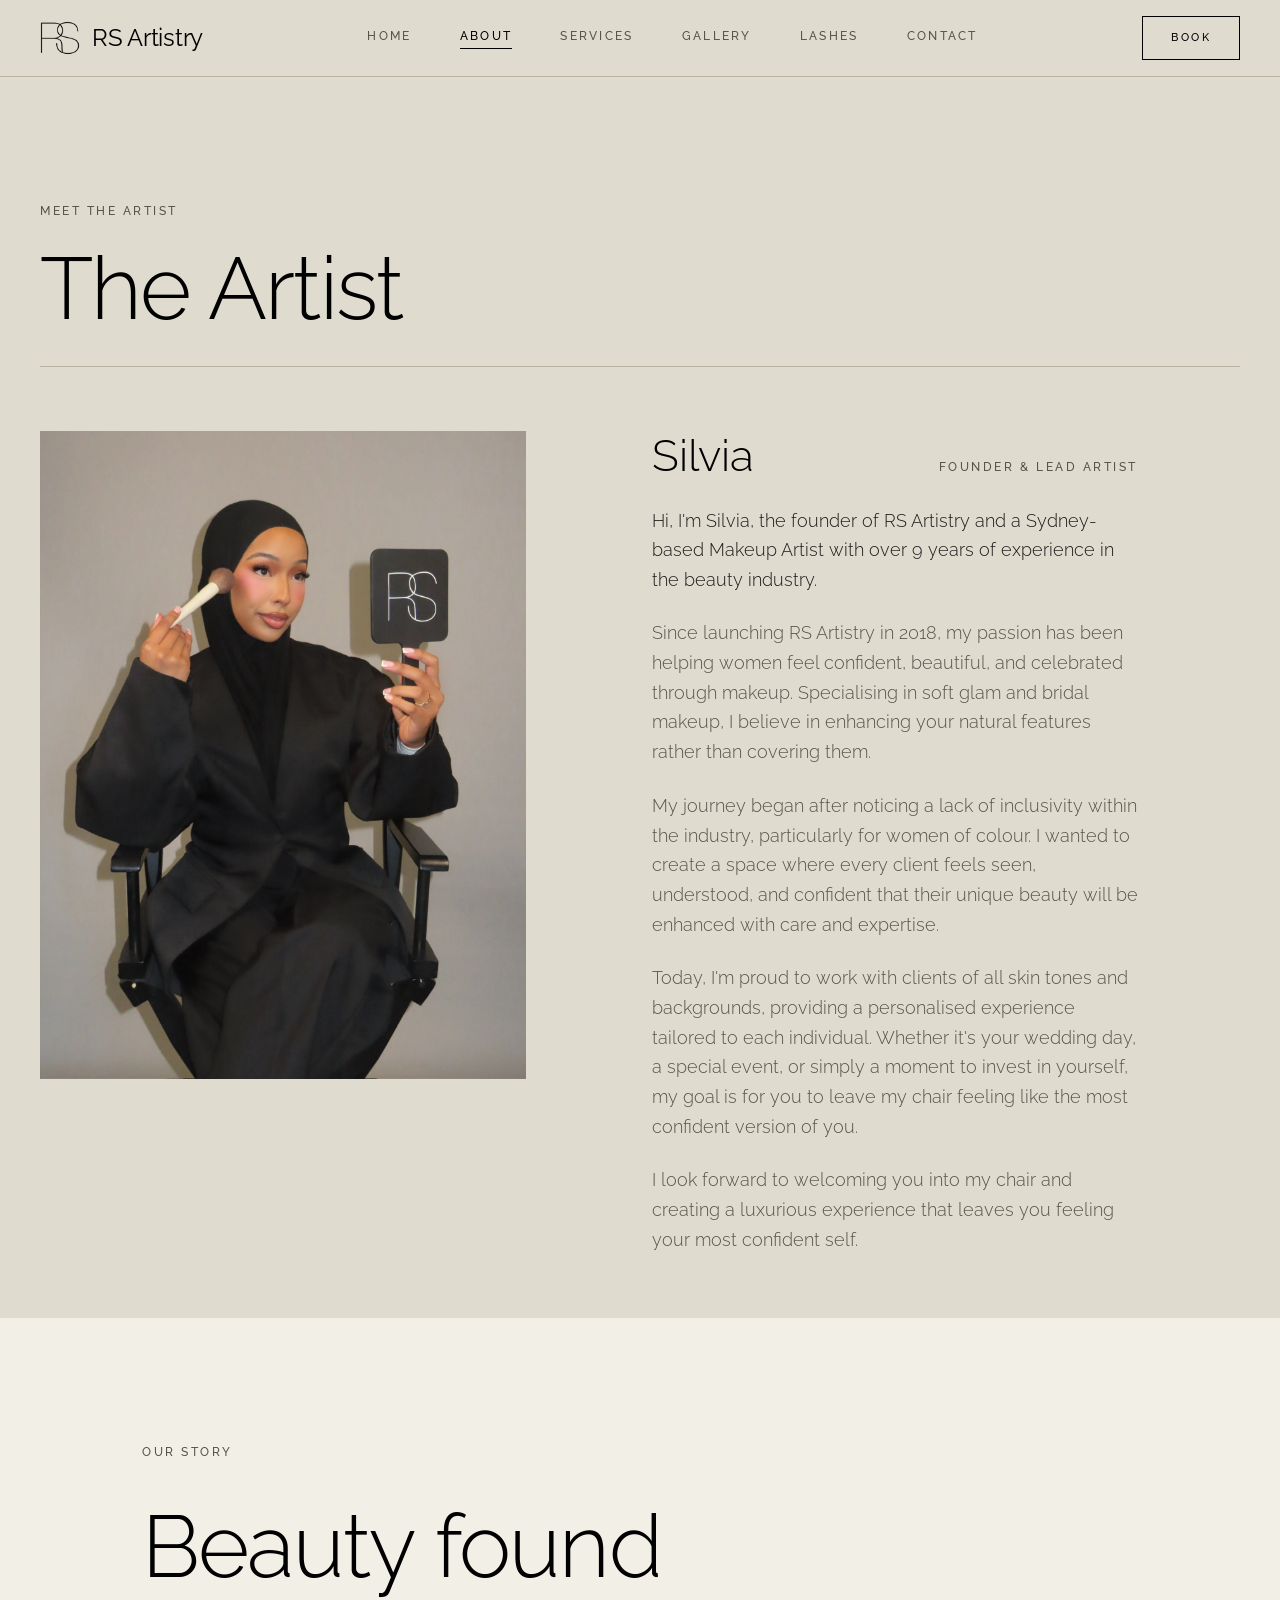
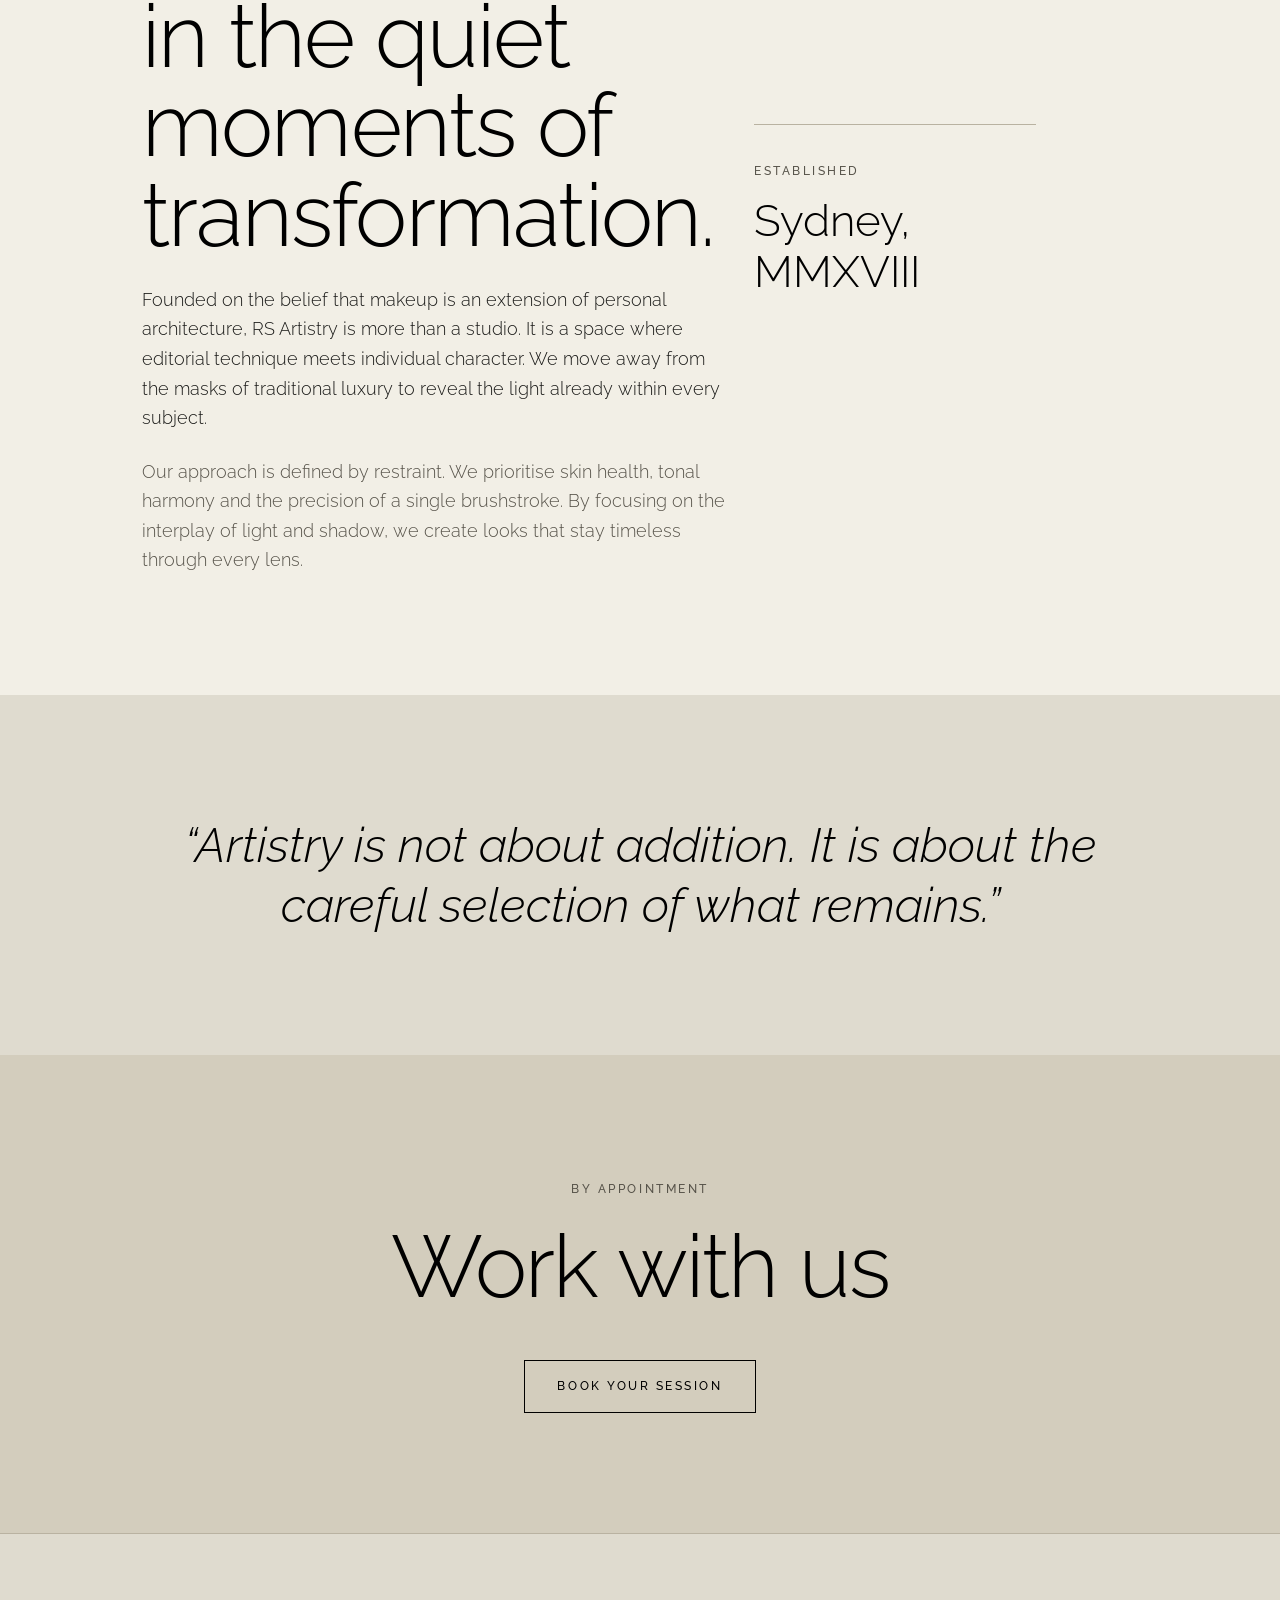
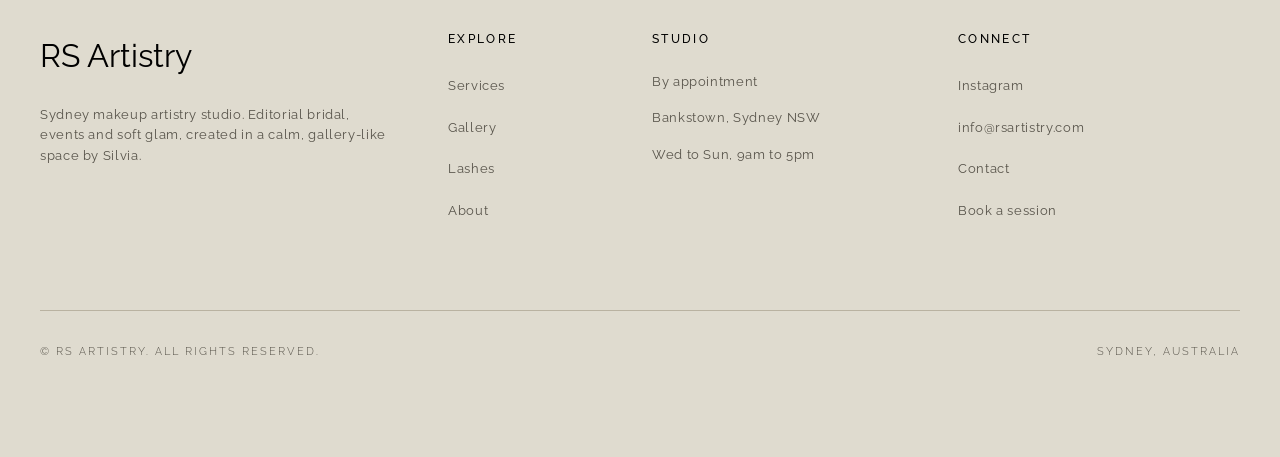
==== commit 99e8c432: "Switch site typography to Raleway Light - Replace Cormorant Garamond + Jost with Raleway across all " ====
--- a/about.html
+++ b/about.html
@@ -9,8 +9,8 @@
 <link rel="apple-touch-icon" href="apple-touch-icon.png">
 <link rel="preconnect" href="https://fonts.googleapis.com">
 <link rel="preconnect" href="https://fonts.gstatic.com" crossorigin>
-<link href="https://fonts.googleapis.com/css2?family=Cormorant+Garamond:ital,wght@0,300;0,400;0,500;1,300;1,400&family=Jost:wght@300;400;500&display=swap" rel="stylesheet">
-<link rel="stylesheet" href="css/styles.css">
+<link href="https://fonts.googleapis.com/css2?family=Raleway:ital,wght@0,300;0,400;0,500;1,300;1,400;1,500&display=swap" rel="stylesheet">
+<link rel="stylesheet" href="css/styles.css?v=2">
 </head>
 <body>
 
@@ -141,6 +141,6 @@
   </div>
 </footer>
 
-<script src="js/main.js" defer></script>
+<script src="js/main.js?v=2" defer></script>
 </body>
 </html>
--- a/css/styles.css
+++ b/css/styles.css
@@ -38,8 +38,8 @@
   --overlay: rgba(0, 0, 0, 0.28);
 
   /* Type families */
-  --font-display: "Cormorant Garamond", Georgia, "Times New Roman", serif;
-  --font-body: "Jost", "Helvetica Neue", Arial, sans-serif;
+  --font-display: "Raleway", "Helvetica Neue", Arial, sans-serif;
+  --font-body: "Raleway", "Helvetica Neue", Arial, sans-serif;
 
   /* Spacing scale (8px base) */
   --space-1: 8px;
@@ -133,7 +133,7 @@
 
 .headline {
   font-family: var(--font-display);
-  font-weight: 400;
+  font-weight: 300;
   font-size: clamp(2rem, 4vw, 2.75rem);
   line-height: 1.15;
   color: var(--ink);
@@ -141,7 +141,7 @@
 
 .subhead {
   font-family: var(--font-display);
-  font-weight: 400;
+  font-weight: 300;
   font-size: clamp(1.4rem, 2.2vw, 1.65rem);
   line-height: 1.2;
   color: var(--ink);
@@ -617,6 +617,34 @@
 .product-card__buy .shopify-buy-frame,
 .product-card__buy .shopify-buy__product { width: 100%; max-width: 100%; }
 .product-card__buy .shopify-buy__btn-wrapper { margin: 0; }
+/* Shopify's live price — styled to match the old .product-card__price */
+.product-card__buy .shopify-buy__product__price {
+  margin: 0 0 var(--space-3) !important;
+  padding: 0 !important;
+  text-align: left !important;
+}
+.product-card__buy .shopify-buy__product__actual-price {
+  font-family: var(--font-display) !important;
+  font-weight: 400 !important;
+  font-size: 1.5rem !important;
+  line-height: 1 !important;
+  letter-spacing: 0 !important;
+  color: var(--ink) !important;
+}
+/* iframe:false drops Shopify's base reset, so its screen-reader price
+   labels ("Regular price" / "Sale price") become visible. Re-hide them
+   visually while keeping them available to assistive tech. */
+.product-card__buy .visuallyhidden {
+  position: absolute !important;
+  width: 1px !important;
+  height: 1px !important;
+  padding: 0 !important;
+  margin: -1px !important;
+  overflow: hidden !important;
+  clip: rect(0 0 0 0) !important;
+  white-space: nowrap !important;
+  border: 0 !important;
+}
 .product-card__buy .shopify-buy__btn {
   display: inline-flex !important;
   align-items: center !important;
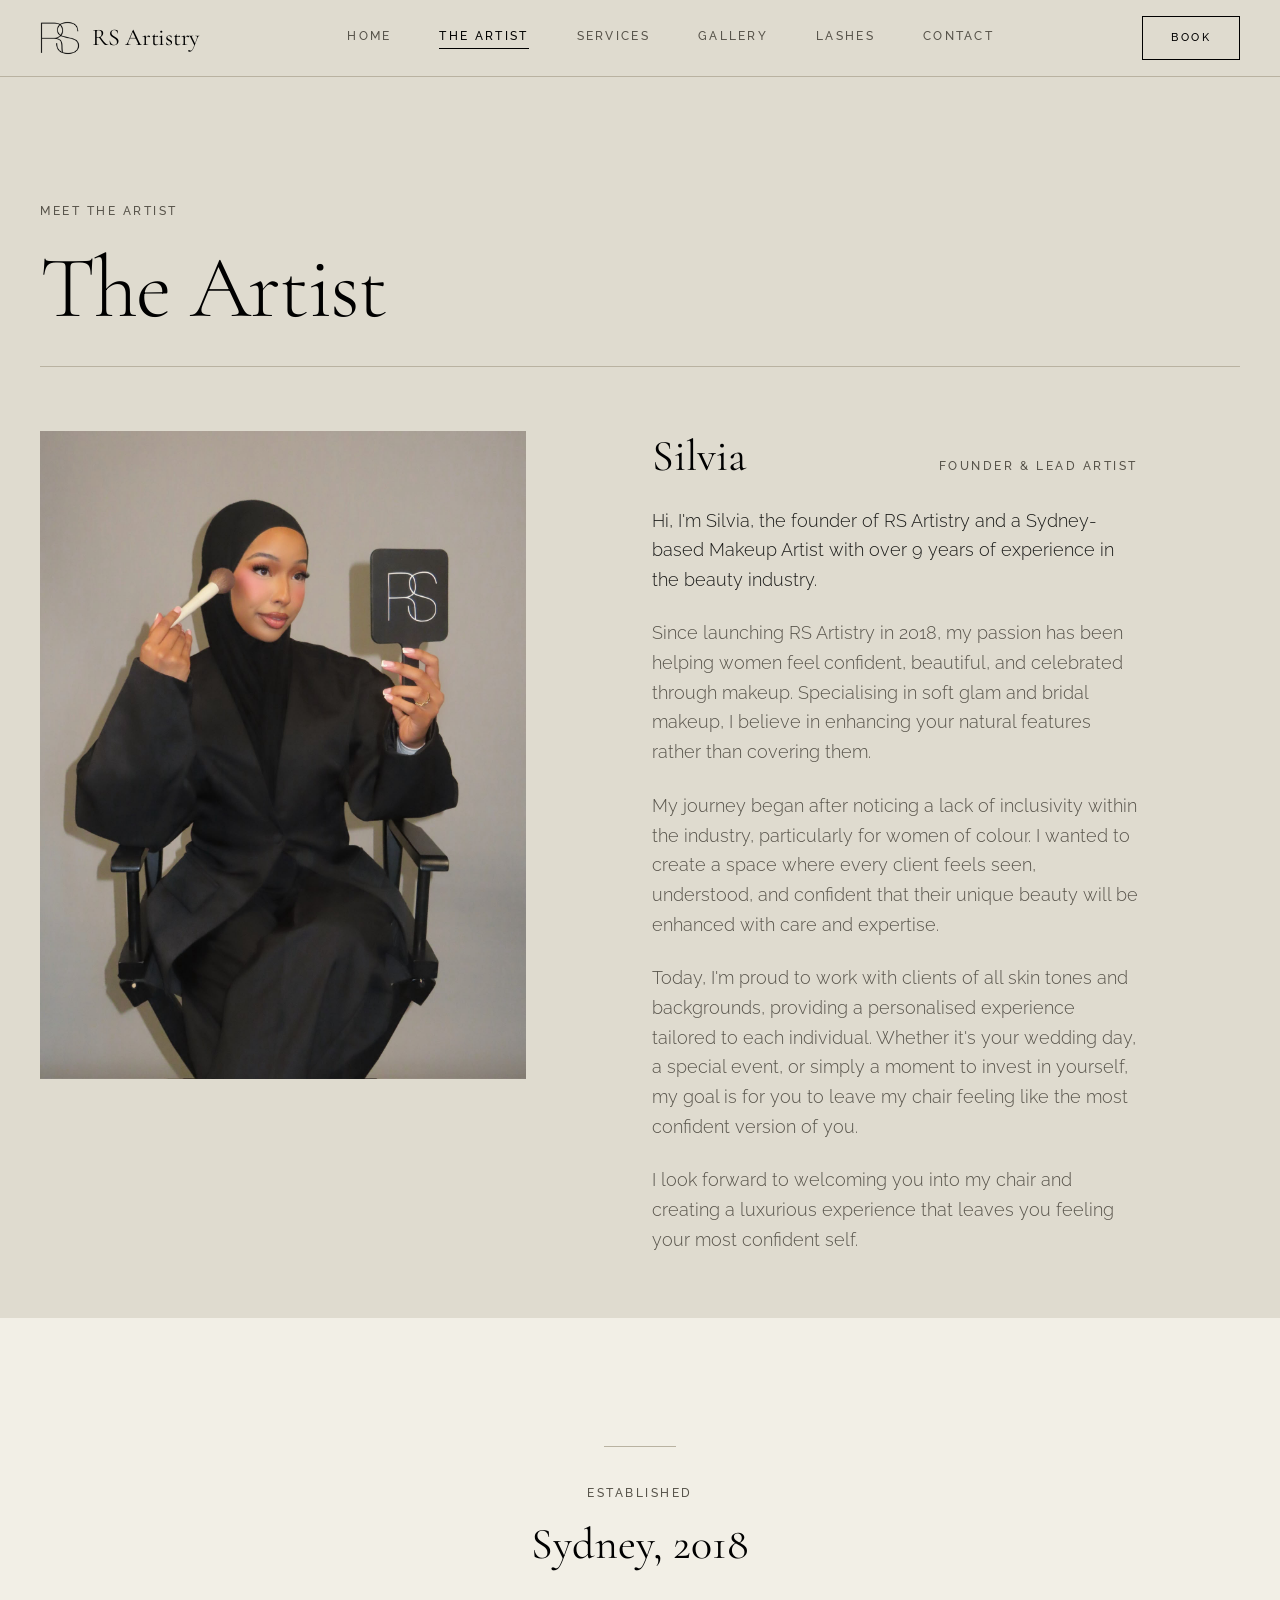
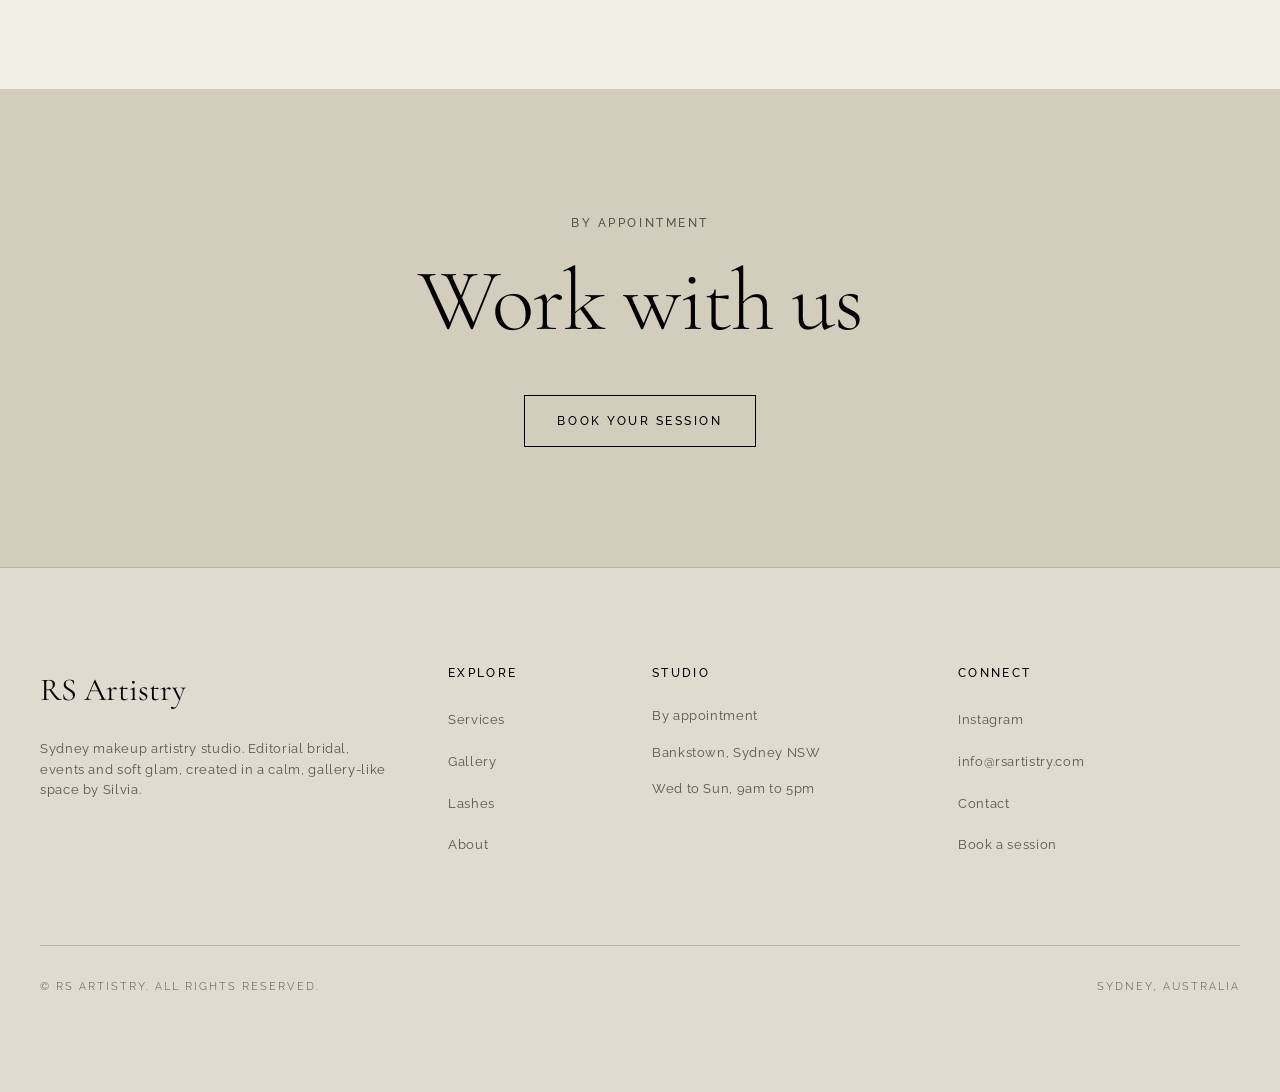
==== commit 4352e807: "Content refresh: hero, lashes banner, portfolio, About, typography - Hero: new slide 4 photo + 5th s" ====
--- a/about.html
+++ b/about.html
@@ -9,8 +9,16 @@
 <link rel="apple-touch-icon" href="apple-touch-icon.png">
 <link rel="preconnect" href="https://fonts.googleapis.com">
 <link rel="preconnect" href="https://fonts.gstatic.com" crossorigin>
-<link href="https://fonts.googleapis.com/css2?family=Raleway:ital,wght@0,300;0,400;0,500;1,300;1,400;1,500&display=swap" rel="stylesheet">
+<link href="https://fonts.googleapis.com/css2?family=Cormorant+Garamond:ital,wght@0,300;0,400;0,500;1,300;1,400&family=Raleway:wght@300;400;500&display=swap" rel="stylesheet">
 <link rel="stylesheet" href="css/styles.css?v=2">
+<meta property="og:type" content="website"/>
+<meta property="og:site_name" content="RS Artistry"/>
+<meta property="og:title" content="RS Artistry - Sydney Makeup Artist"/>
+<meta property="og:description" content="Sydney makeup artist. Editorial bridal, signature glam and luxe lashes by Silvia."/>
+<meta property="og:image" content="https://rsartistry.com/images/og-image.jpg"/>
+<meta name="twitter:card" content="summary_large_image"/>
+<meta name="twitter:title" content="RS Artistry - Sydney Makeup Artist"/>
+<meta name="twitter:image" content="https://rsartistry.com/images/og-image.jpg"/>
 </head>
 <body>
 
@@ -20,7 +28,7 @@
     <a class="brand" href="index.html" aria-label="RS Artistry home"><img class="brand-mark" src="images/rs-logo.png" alt="" width="496" height="424"><span class="brand-word">RS Artistry</span></a>
     <nav class="nav" id="primary-nav" aria-label="Primary">
       <a class="nav-link" href="index.html">Home</a>
-      <a class="nav-link is-active" href="about.html" aria-current="page">About</a>
+      <a class="nav-link is-active" href="about.html" aria-current="page">The Artist</a>
       <a class="nav-link" href="services.html">Services</a>
       <a class="nav-link" href="gallery.html">Gallery</a>
       <a class="nav-link" href="lashes.html">Lashes</a>
@@ -66,27 +74,12 @@
     </div>
   </section>
 
-  <!-- ===================== OUR STORY ===================== -->
+  <!-- ===================== ESTABLISHED ===================== -->
   <section class="section section--paper">
-    <div class="container grid12">
-      <div class="col-6 start-2 reveal stack">
-        <p class="eyebrow mb-2">Our story</p>
-        <h2 class="display mb-3">Beauty found in the quiet moments of transformation.</h2>
-        <p class="lead">Founded on the belief that makeup is an extension of personal architecture, RS Artistry is more than a studio. It is a space where editorial technique meets individual character. We move away from the masks of traditional luxury to reveal the light already within every subject.</p>
-        <p class="lead muted">Our approach is defined by restraint. We prioritise skin health, tonal harmony and the precision of a single brushstroke. By focusing on the interplay of light and shadow, we create looks that stay timeless through every lens.</p>
-      </div>
-      <div class="col-3 start-9 reveal" style="align-self:center">
-        <hr class="hairline mb-4">
-        <p class="eyebrow mb-2">Established</p>
-        <p class="headline">Sydney, MMXVIII</p>
-      </div>
-    </div>
-  </section>
-
-  <!-- ===================== PHILOSOPHY QUOTE ===================== -->
-  <section class="quote-band">
-    <div class="container reveal">
-      <blockquote>“Artistry is not about addition. It is about the careful selection of what remains.”</blockquote>
+    <div class="container text-center reveal">
+      <hr class="hairline mb-4" style="max-width:72px; margin-inline:auto">
+      <p class="eyebrow mb-2">Established</p>
+      <p class="headline">Sydney, 2018</p>
     </div>
   </section>
 
--- a/css/styles.css
+++ b/css/styles.css
@@ -38,7 +38,7 @@
   --overlay: rgba(0, 0, 0, 0.28);
 
   /* Type families */
-  --font-display: "Raleway", "Helvetica Neue", Arial, sans-serif;
+  --font-display: "Cormorant Garamond", Georgia, "Times New Roman", serif;
   --font-body: "Raleway", "Helvetica Neue", Arial, sans-serif;
 
   /* Spacing scale (8px base) */
@@ -133,7 +133,7 @@
 
 .headline {
   font-family: var(--font-display);
-  font-weight: 300;
+  font-weight: 400;
   font-size: clamp(2rem, 4vw, 2.75rem);
   line-height: 1.15;
   color: var(--ink);
@@ -141,7 +141,7 @@
 
 .subhead {
   font-family: var(--font-display);
-  font-weight: 300;
+  font-weight: 400;
   font-size: clamp(1.4rem, 2.2vw, 1.65rem);
   line-height: 1.2;
   color: var(--ink);
@@ -762,7 +762,6 @@
 }
 .hero__slide.is-active {
   opacity: 1;
-  animation: heroZoom 9s var(--ease-soft) both;
 }
 .hero__media::after {
   content: "";
@@ -1033,6 +1032,10 @@
   justify-content: center;
   text-align: center;
 }
+/* Slim banner variant (e.g. lashes page) */
+.mono-hero--slim { height: clamp(300px, 44vh, 420px); }
+.mono-hero--slim .mono-hero__title { font-size: clamp(2.25rem, 6vw, 3.4rem); }
+.mono-hero--slim .mono-hero__eyebrow { margin-bottom: var(--space-2); }
 .mono-hero__media { position: absolute; inset: 0; z-index: 0; }
 .mono-hero__media img { width: 100%; height: 100%; object-fit: cover; }
 .mono-hero__media::after {
@@ -1237,7 +1240,7 @@
 .breakout img {
   display: block;
   width: 100%;
-  height: clamp(360px, 60vh, 716px);
+  height: clamp(460px, 82vh, 900px);
   object-fit: cover;
 }
 .breakout__note {
@@ -1617,11 +1620,6 @@
 /* ==========================================================================
    10. ANIMATIONS
    ========================================================================== */
-@keyframes heroZoom {
-  from { transform: scale(1); }
-  to   { transform: scale(1.08); }
-}
-
 @keyframes marquee {
   from { transform: translateX(0); }
   to   { transform: translateX(-50%); }
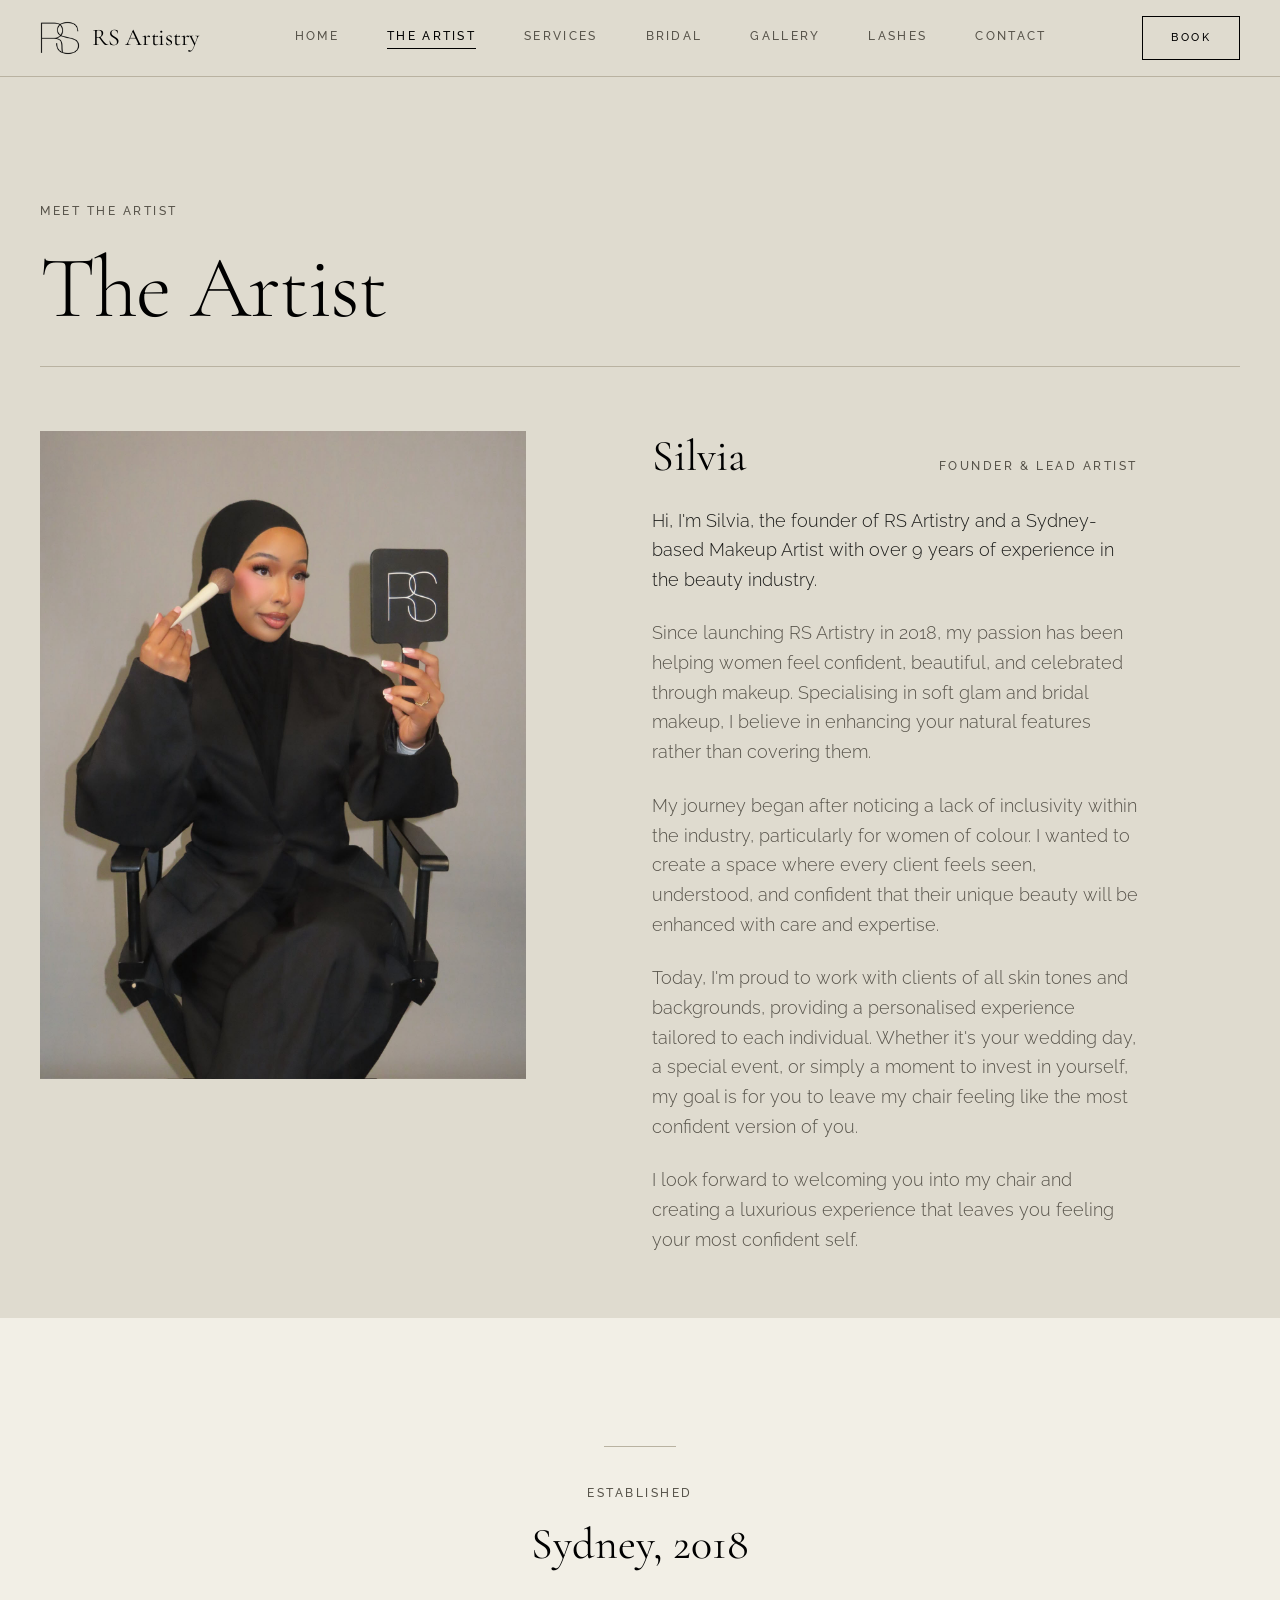
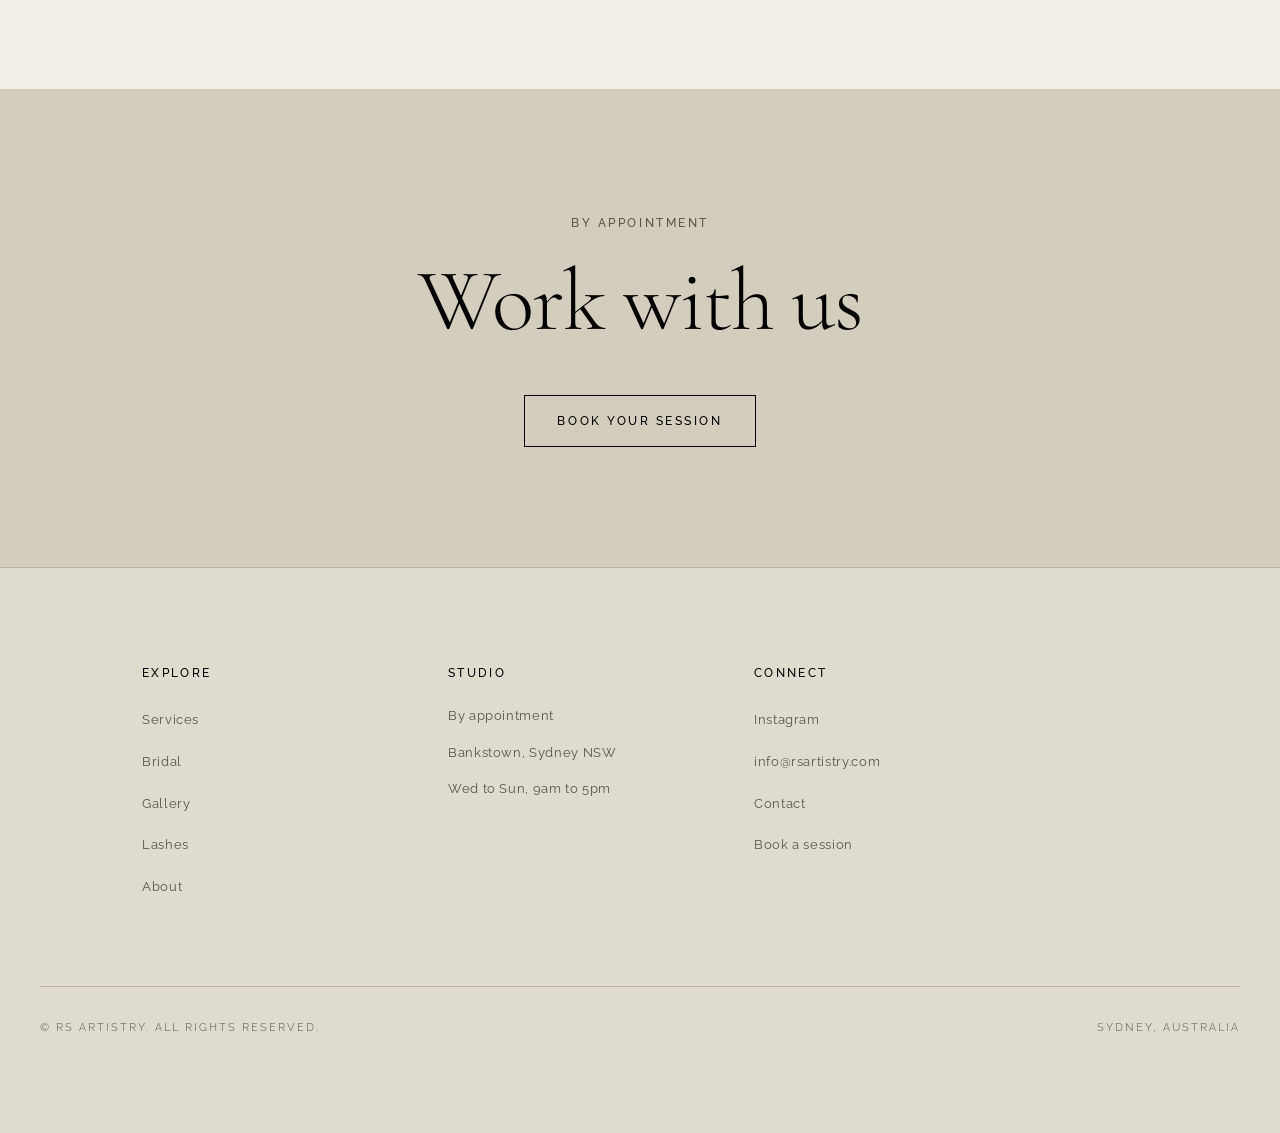
==== commit 931c8174: "Add Bridal + 3-Day Intensive pages, photo banners, footer cleanup - New Bridal portfolio page (nav +" ====
--- a/about.html
+++ b/about.html
@@ -30,6 +30,7 @@
       <a class="nav-link" href="index.html">Home</a>
       <a class="nav-link is-active" href="about.html" aria-current="page">The Artist</a>
       <a class="nav-link" href="services.html">Services</a>
+      <a class="nav-link" href="bridal.html">Bridal</a>
       <a class="nav-link" href="gallery.html">Gallery</a>
       <a class="nav-link" href="lashes.html">Lashes</a>
       <a class="nav-link" href="contact.html">Contact</a>
@@ -97,14 +98,11 @@
 <!-- ============================ FOOTER ============================ -->
 <footer class="site-footer">
   <div class="container grid12">
-    <div class="col-4">
-      <div class="footer-brand">RS Artistry</div>
-      <p class="footer-meta maxw-xs">Sydney makeup artistry studio. Editorial bridal, events and soft glam, created in a calm, gallery-like space by Silvia.</p>
-    </div>
-    <div class="col-2 footer-col">
+    <div class="col-3 start-2 footer-col">
       <h4>Explore</h4>
       <ul>
         <li><a class="footer-link" href="services.html">Services</a></li>
+        <li><a class="footer-link" href="bridal.html">Bridal</a></li>
         <li><a class="footer-link" href="gallery.html">Gallery</a></li>
         <li><a class="footer-link" href="lashes.html">Lashes</a></li>
         <li><a class="footer-link" href="about.html">About</a></li>
--- a/css/styles.css
+++ b/css/styles.css
@@ -214,8 +214,11 @@
   .col-10 { grid-column: auto / span 10; }
   .col-12 { grid-column: 1 / -1; }
   .start-2 { grid-column-start: 2; }
+  .start-3 { grid-column-start: 3; }
+  .start-4 { grid-column-start: 4; }
   .start-7 { grid-column-start: 7; }
   .start-8 { grid-column-start: 8; }
+  .start-9 { grid-column-start: 9; }
 }
 
 .stack > * + * { margin-top: var(--space-3); }
@@ -1036,7 +1039,7 @@
 .mono-hero--slim { height: clamp(300px, 44vh, 420px); }
 .mono-hero--slim .mono-hero__title { font-size: clamp(2.25rem, 6vw, 3.4rem); }
 .mono-hero--slim .mono-hero__eyebrow { margin-bottom: var(--space-2); }
-.mono-hero__media { position: absolute; inset: 0; z-index: 0; }
+.mono-hero__media { position: absolute; inset: 0; z-index: 0; background-color: #2a2622; }
 .mono-hero__media img { width: 100%; height: 100%; object-fit: cover; }
 .mono-hero__media::after {
   content: "";
@@ -1064,7 +1067,7 @@
   font-family: var(--font-display);
   font-style: italic;
   font-weight: 300;
-  font-size: clamp(3.25rem, 9vw, 5.5rem);
+  font-size: clamp(2.75rem, 7.5vw, 4.5rem);
   line-height: 1;
   color: var(--on-dark);
   margin-bottom: var(--space-4);
@@ -1209,6 +1212,9 @@
   .spread-pair { grid-template-columns: repeat(12, 1fr); }
   .spread-pair__a { grid-column: 2 / span 5; }
   .spread-pair__b { grid-column: 8 / span 4; margin-top: var(--space-8); }
+  /* Mirrored variant: larger image on the right, offset down; smaller on the left */
+  .spread-pair--mirror .spread-pair__a { grid-column: 8 / span 5; margin-top: var(--space-8); }
+  .spread-pair--mirror .spread-pair__b { grid-column: 2 / span 4; margin-top: 0; }
 }
 
 /* Tonal composite: tall left + two stacked squares */
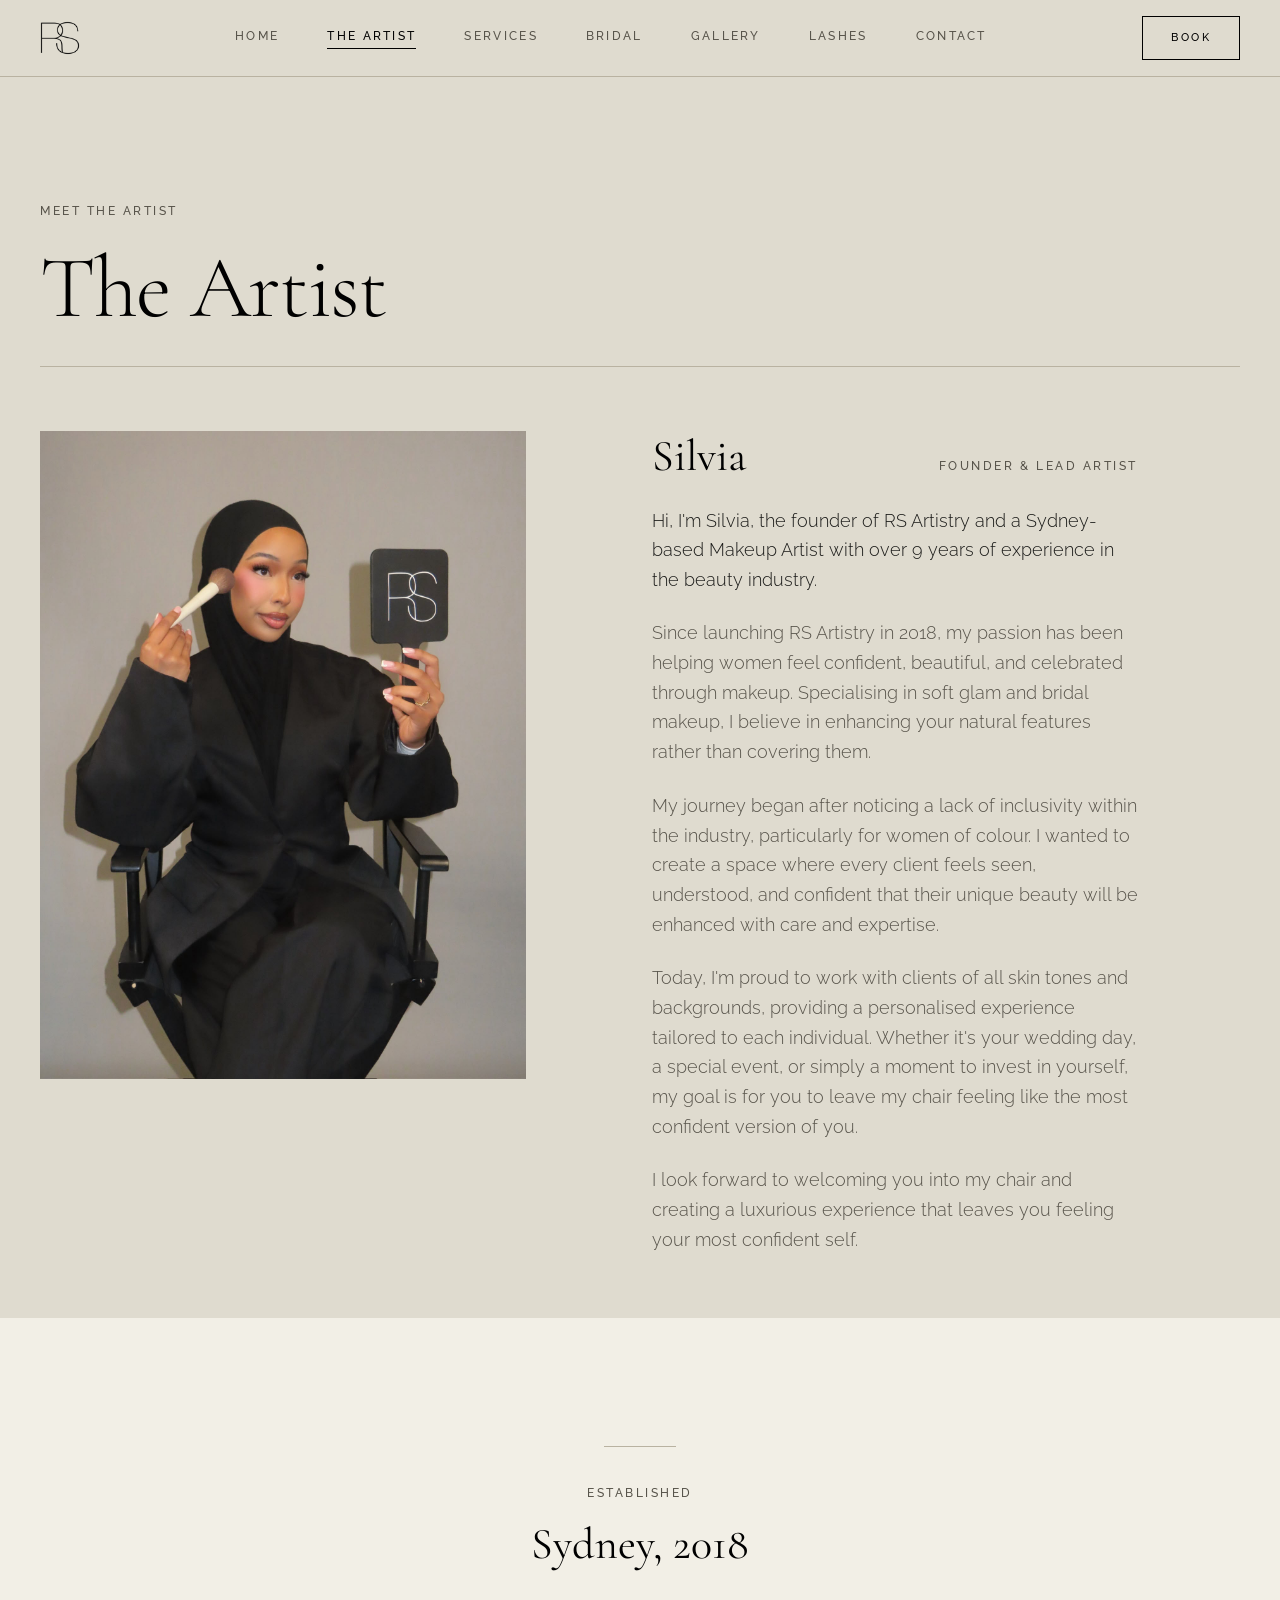
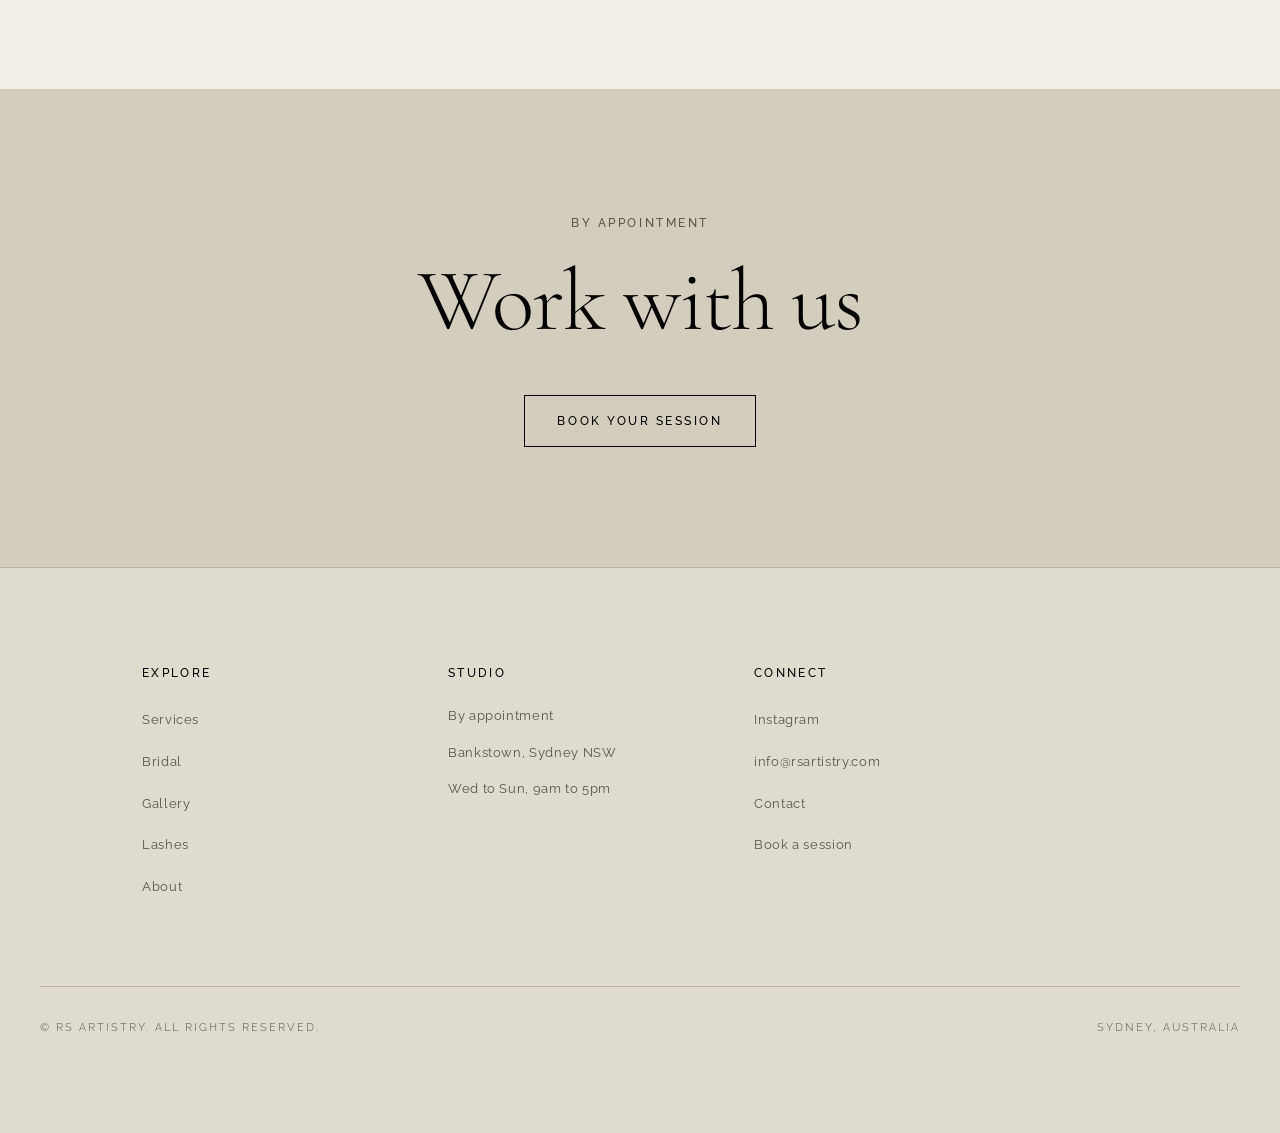
==== commit 742c7fe3: "Remove Silvia's name from meta and og descriptions - Homepage meta description: drop "led by Silvia"" ====
--- a/about.html
+++ b/about.html
@@ -14,7 +14,7 @@
 <meta property="og:type" content="website"/>
 <meta property="og:site_name" content="RS Artistry"/>
 <meta property="og:title" content="RS Artistry - Sydney Makeup Artist"/>
-<meta property="og:description" content="Sydney makeup artist. Editorial bridal, signature glam and luxe lashes by Silvia."/>
+<meta property="og:description" content="Sydney makeup artist. Editorial bridal, signature glam and luxe lashes."/>
 <meta property="og:image" content="https://rsartistry.com/images/og-image.jpg"/>
 <meta name="twitter:card" content="summary_large_image"/>
 <meta name="twitter:title" content="RS Artistry - Sydney Makeup Artist"/>
--- a/css/styles.css
+++ b/css/styles.css
@@ -340,16 +340,11 @@
   display: block;
 }
 .brand-word {
-  font-family: var(--font-display);
-  font-weight: 400;
-  font-size: 1.5rem;
-  letter-spacing: -0.01em;
-  color: var(--ink);
+  /* Logo mark stands alone on every viewport */
+  display: none;
 }
 @media (max-width: 600px) {
-  /* On phones, show the mark alone so Book + menu stay in view */
   .brand-mark { height: 32px; }
-  .brand-word { display: none; }
 }
 
 .nav {
@@ -1081,6 +1076,18 @@
   font-size: 0.7rem;
   letter-spacing: 0.22em;
   text-transform: uppercase;
+}
+/* Top-anchored hero title — keeps text clear of a centred subject's face */
+.mono-hero--top { align-items: flex-start; }
+.mono-hero--top .mono-hero__inner {
+  padding-top: clamp(2rem, 8vh, 4.5rem);
+}
+.mono-hero--top .mono-hero__media::after {
+  background: linear-gradient(to bottom,
+    rgba(0, 0, 0, 0.5) 0%,
+    rgba(0, 0, 0, 0.22) 34%,
+    rgba(0, 0, 0, 0.14) 60%,
+    rgba(0, 0, 0, 0.14) 100%);
 }
 
 /* Series sections */
